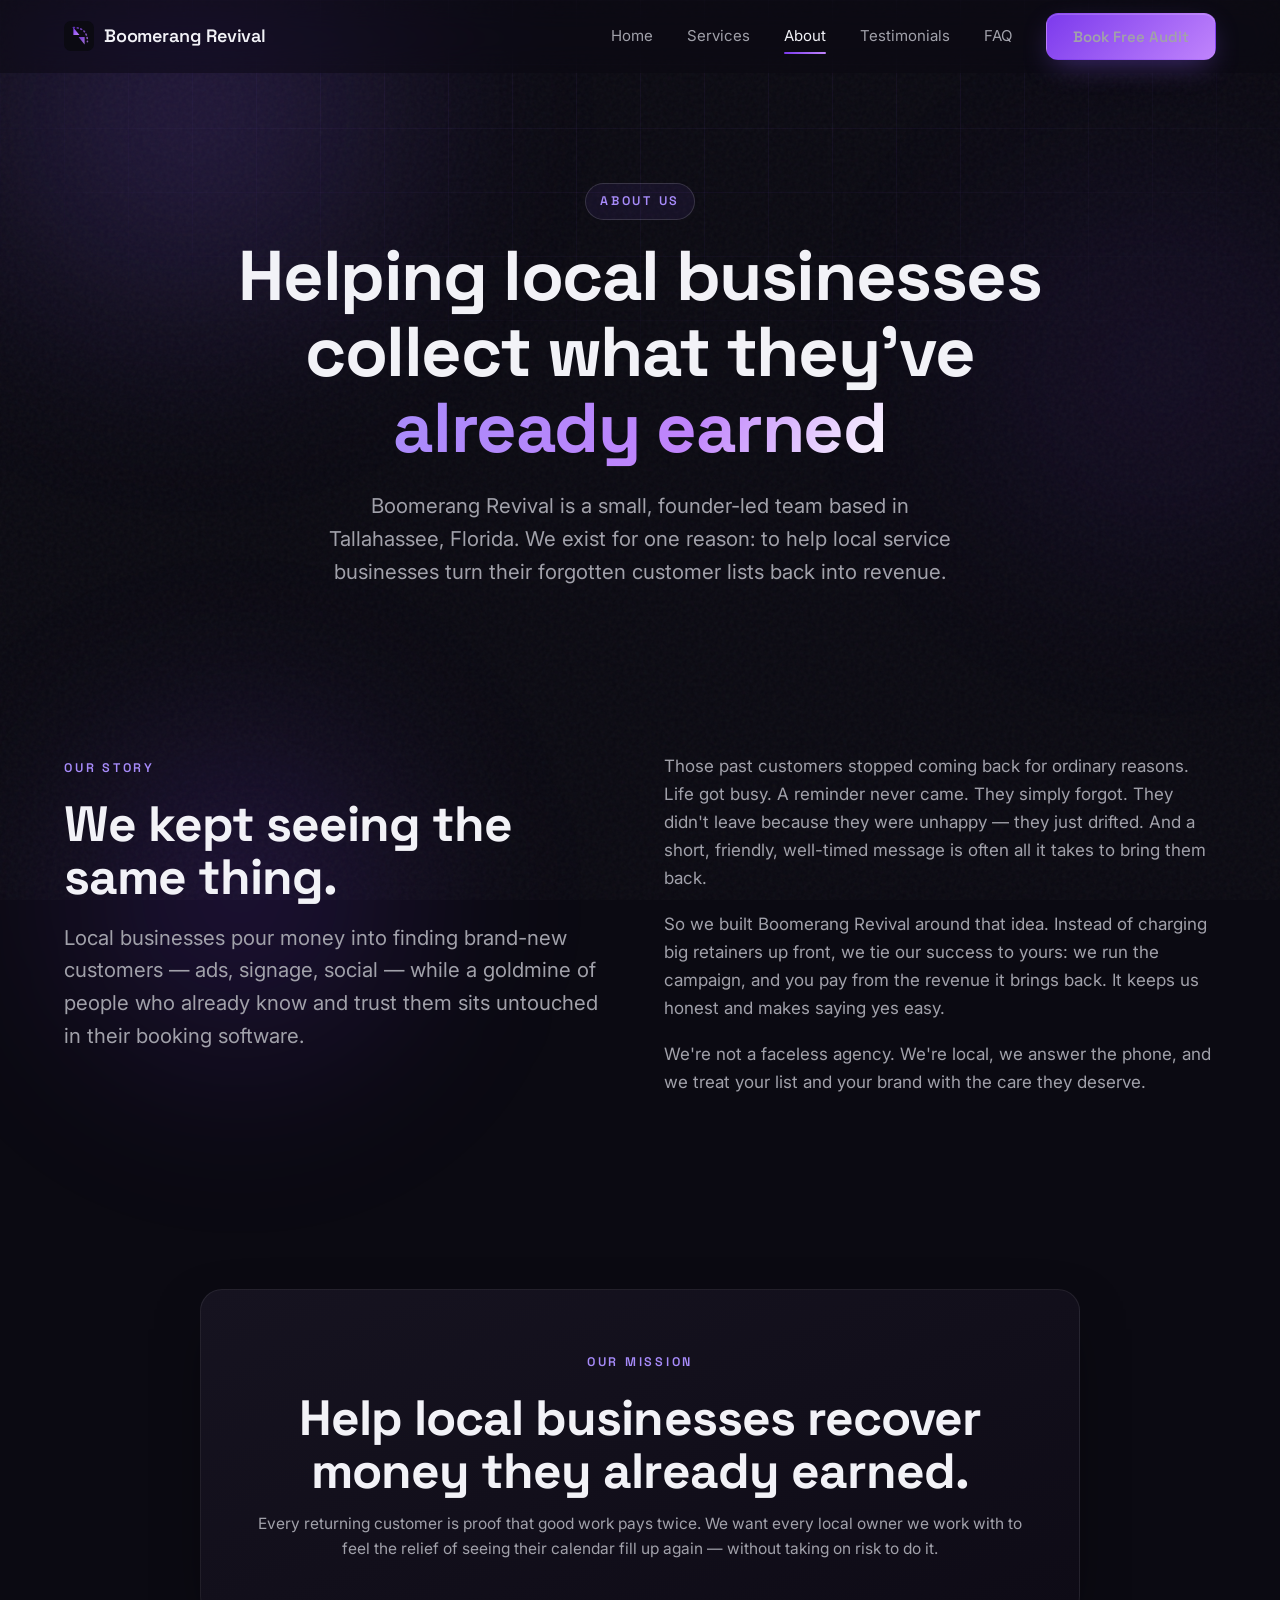
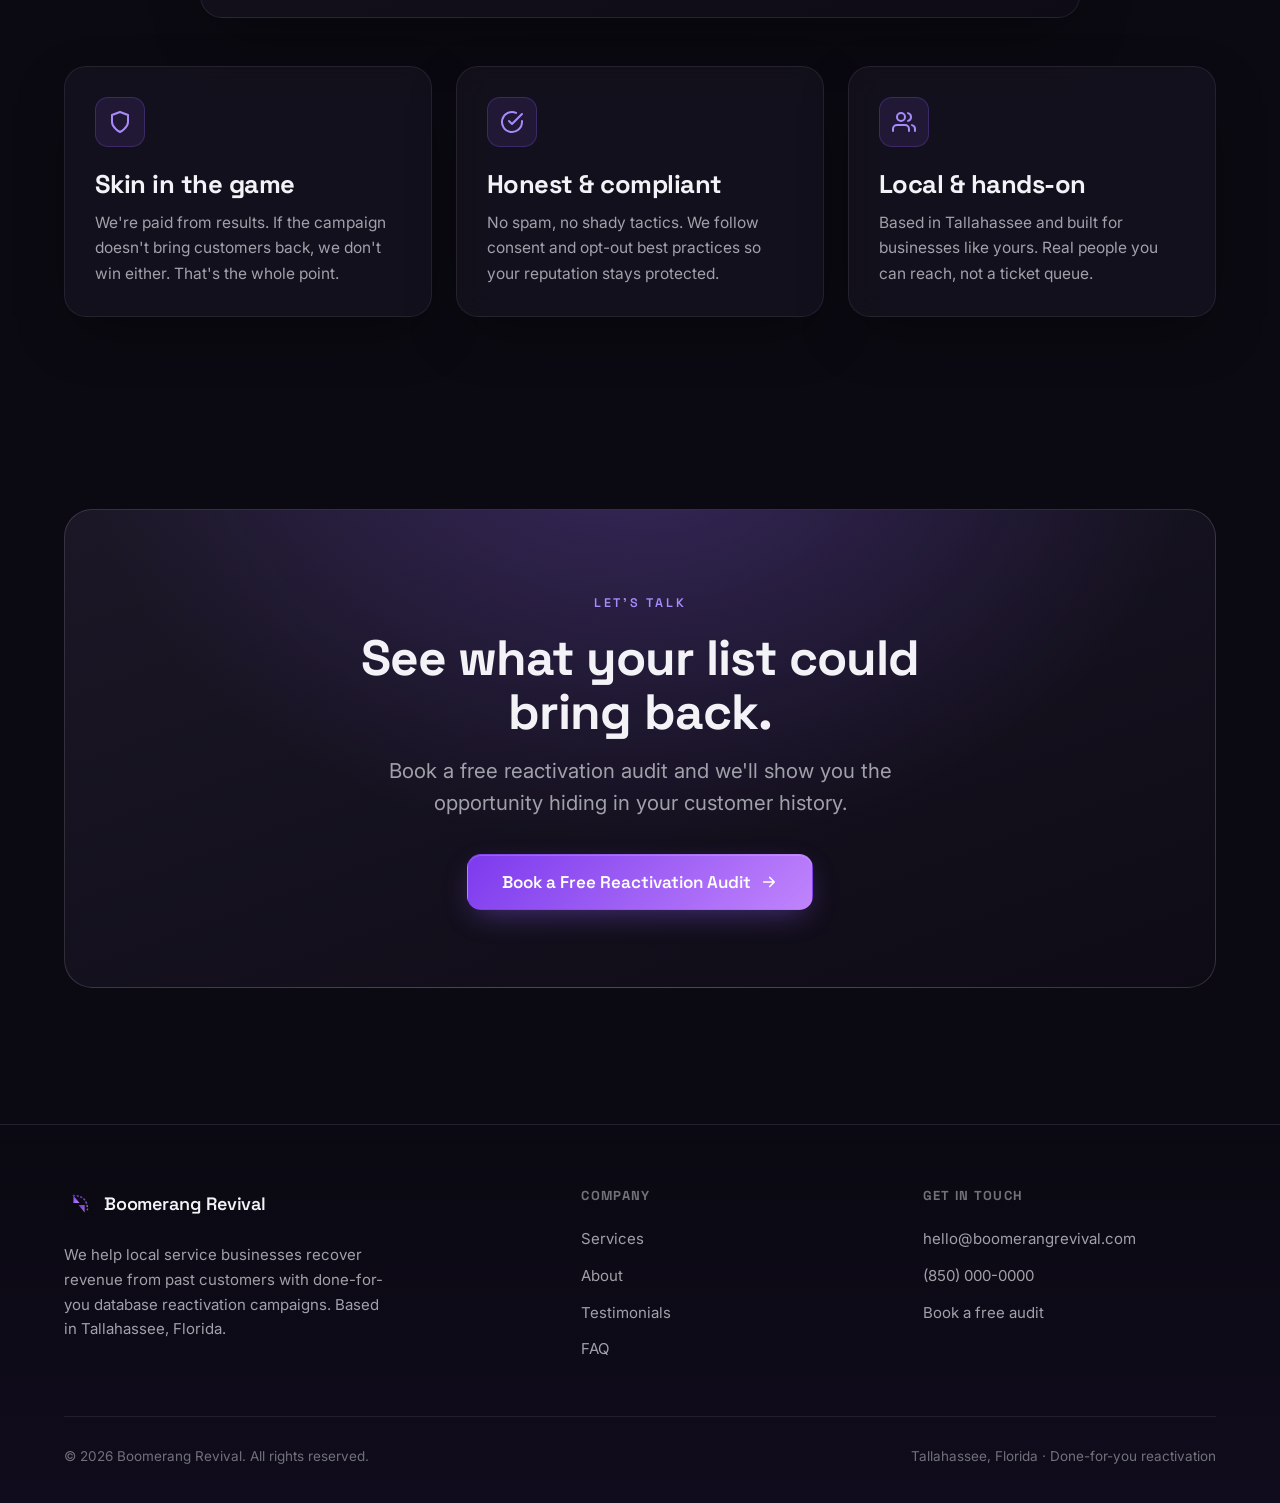
==== about.html @ 2747e74e "Boomerang Revival marketing site" ====
<!DOCTYPE html>
<html lang="en">
<head>
  <meta charset="UTF-8" />
  <meta name="viewport" content="width=device-width, initial-scale=1.0" />

  <title>About — Boomerang Revival</title>
  <meta name="description" content="Founder-led and based in Tallahassee, Florida. Boomerang Revival is on a mission to help local businesses recover the money they've already earned." />
  <link rel="canonical" href="https://boomerangrevival.com/about.html" />

  <meta property="og:type" content="website" />
  <meta property="og:title" content="About — Boomerang Revival" />
  <meta property="og:description" content="Founder-led, Tallahassee-based, on a mission to help local businesses recover money they've already earned." />
  <meta property="og:image" content="assets/og-image.svg" />
  <meta property="og:url" content="https://boomerangrevival.com/about.html" />
  <meta name="twitter:card" content="summary_large_image" />

  <link rel="icon" type="image/svg+xml" href="assets/favicon.svg" />
  <link rel="preconnect" href="https://fonts.googleapis.com" />
  <link rel="preconnect" href="https://fonts.gstatic.com" crossorigin />
  <link href="https://fonts.googleapis.com/css2?family=Inter:wght@400;500;600&family=Space+Grotesk:wght@500;600;700&display=swap" rel="stylesheet" />
  <link rel="stylesheet" href="css/styles.css" />
</head>
<body>

  <div class="bg-fx"><div class="bg-grid"></div></div>
  <div class="bg-grain"></div>

  <!-- ============ NAV ============ -->
  <header class="nav">
    <div class="container nav__inner">
      <a class="brand" href="index.html" aria-label="Boomerang Revival home">
        <img class="brand__mark" src="assets/favicon.svg" alt="" width="30" height="30" />
        Boomerang Revival
      </a>
      <nav class="nav__links" aria-label="Primary navigation">
        <a href="index.html">Home</a>
        <a href="services.html">Services</a>
        <a href="about.html" aria-current="page">About</a>
        <a href="testimonials.html">Testimonials</a>
        <a href="faq.html">FAQ</a>
        <a href="contact.html" class="btn btn--primary">Book Free Audit</a>
      </nav>
      <button class="nav__toggle" aria-label="Open menu" aria-controls="primary-nav" aria-expanded="false">
        <span></span><span></span><span></span>
      </button>
    </div>
  </header>

  <main>

    <!-- ======================= PAGE HERO ======================= -->
    <section class="hero" style="padding-bottom:30px">
      <div class="container">
        <div class="hero__inner">
          <span class="eyebrow eyebrow--chip reveal">About us</span>
          <h1 class="reveal" style="--d:.05s">Helping local businesses collect what they've <span class="text-gradient">already earned</span></h1>
          <p class="lead reveal" style="--d:.12s">
            Boomerang Revival is a small, founder-led team based in Tallahassee, Florida. We exist
            for one reason: to help local service businesses turn their forgotten customer lists
            back into revenue.
          </p>
        </div>
      </div>
    </section>

    <!-- ======================= STORY ======================= -->
    <section class="section section--tight">
      <div class="glow-spot" style="top:0; left:0"></div>
      <div class="container">
        <div class="grid grid-2" style="gap:48px; align-items:start">
          <div class="reveal">
            <span class="eyebrow">Our story</span>
            <h2>We kept seeing the same thing.</h2>
            <p class="lead" style="margin:18px 0 0">
              Local businesses pour money into finding brand-new customers — ads, signage, social —
              while a goldmine of people who already know and trust them sits untouched in their
              booking software.
            </p>
          </div>
          <div class="reveal" style="--d:.08s">
            <p style="margin-bottom:18px">
              Those past customers stopped coming back for ordinary reasons. Life got busy. A
              reminder never came. They simply forgot. They didn't leave because they were unhappy —
              they just drifted. And a short, friendly, well-timed message is often all it takes to
              bring them back.
            </p>
            <p style="margin-bottom:18px">
              So we built Boomerang Revival around that idea. Instead of charging big retainers up
              front, we tie our success to yours: we run the campaign, and you pay from the revenue
              it brings back. It keeps us honest and makes saying yes easy.
            </p>
            <p>
              We're not a faceless agency. We're local, we answer the phone, and we treat your list
              and your brand with the care they deserve.
            </p>
          </div>
        </div>
      </div>
    </section>

    <!-- ======================= MISSION + VALUES ======================= -->
    <section class="section section--tight">
      <div class="container">
        <div class="card reveal" style="padding:clamp(32px,5vw,56px); text-align:center; max-width:880px; margin-inline:auto">
          <span class="eyebrow">Our mission</span>
          <h2 style="margin-bottom:14px">Help local businesses recover money they already earned.</h2>
          <p class="lead">
            Every returning customer is proof that good work pays twice. We want every local owner
            we work with to feel the relief of seeing their calendar fill up again — without taking
            on risk to do it.
          </p>
        </div>

        <div class="grid grid-3" style="margin-top:48px">
          <div class="card card--glass reveal" data-stagger>
            <div class="card__icon"><svg viewBox="0 0 24 24" fill="none" stroke="currentColor" stroke-width="2" stroke-linecap="round" stroke-linejoin="round"><path d="M12 22s8-4 8-10V5l-8-3-8 3v7c0 6 8 10 8 10z"/></svg></div>
            <h3>Skin in the game</h3>
            <p>We're paid from results. If the campaign doesn't bring customers back, we don't win either. That's the whole point.</p>
          </div>
          <div class="card card--glass reveal" data-stagger>
            <div class="card__icon"><svg viewBox="0 0 24 24" fill="none" stroke="currentColor" stroke-width="2" stroke-linecap="round" stroke-linejoin="round"><path d="M22 11.08V12a10 10 0 1 1-5.93-9.14"/><path d="M22 4 12 14.01l-3-3"/></svg></div>
            <h3>Honest &amp; compliant</h3>
            <p>No spam, no shady tactics. We follow consent and opt-out best practices so your reputation stays protected.</p>
          </div>
          <div class="card card--glass reveal" data-stagger>
            <div class="card__icon"><svg viewBox="0 0 24 24" fill="none" stroke="currentColor" stroke-width="2" stroke-linecap="round" stroke-linejoin="round"><path d="M17 21v-2a4 4 0 0 0-4-4H5a4 4 0 0 0-4 4v2"/><circle cx="9" cy="7" r="4"/><path d="M23 21v-2a4 4 0 0 0-3-3.87M16 3.13a4 4 0 0 1 0 7.75"/></svg></div>
            <h3>Local &amp; hands-on</h3>
            <p>Based in Tallahassee and built for businesses like yours. Real people you can reach, not a ticket queue.</p>
          </div>
        </div>
      </div>
    </section>

    <!-- ======================= CLOSING CTA ======================= -->
    <section class="section section--tight">
      <div class="container">
        <div class="cta-band reveal">
          <span class="eyebrow">Let's talk</span>
          <h2>See what your list could bring back.</h2>
          <p class="lead">Book a free reactivation audit and we'll show you the opportunity hiding in your customer history.</p>
          <a href="contact.html" class="btn btn--primary btn--lg">
            Book a Free Reactivation Audit
            <svg viewBox="0 0 24 24" fill="none" stroke="currentColor" stroke-width="2.2" stroke-linecap="round" stroke-linejoin="round"><path d="M5 12h14M13 6l6 6-6 6"/></svg>
          </a>
        </div>
      </div>
    </section>

  </main>

  <!-- ============ FOOTER ============ -->
  <footer class="footer">
    <div class="container">
      <div class="footer__top">
        <div class="footer__brand">
          <a class="brand" href="index.html" aria-label="Boomerang Revival home">
            <img class="brand__mark" src="assets/favicon.svg" alt="" width="30" height="30" />
            Boomerang Revival
          </a>
          <p>We help local service businesses recover revenue from past customers with done-for-you database reactivation campaigns. Based in Tallahassee, Florida.</p>
        </div>
        <div class="footer__col">
          <h4>Company</h4>
          <a href="services.html">Services</a>
          <a href="about.html">About</a>
          <a href="testimonials.html">Testimonials</a>
          <a href="faq.html">FAQ</a>
        </div>
        <div class="footer__col">
          <h4>Get in touch</h4>
          <a href="mailto:hello@boomerangrevival.com">hello@boomerangrevival.com</a>
          <a href="tel:+18500000000">(850) 000-0000</a>
          <a href="contact.html">Book a free audit</a>
        </div>
      </div>
      <div class="footer__bottom">
        <span>© <span data-year>2026</span> Boomerang Revival. All rights reserved.</span>
        <span>Tallahassee, Florida · Done-for-you reactivation</span>
      </div>
    </div>
  </footer>

  <script src="js/main.js"></script>
</body>
</html>
---- css/styles.css ----
/* =============================================================
   BOOMERANG REVIVAL — Global Stylesheet
   -------------------------------------------------------------
   Sections:
     1.  Design tokens (colors, type, spacing) — edit brand here
     2.  Base / reset
     3.  Layout helpers (container, grid, section)
     4.  Background FX (glow, mesh, grain, grid)
     5.  Navigation
     6.  Buttons
     7.  Typography helpers (eyebrow, headings)
     8.  Cards / glassmorphism
     9.  Hero
     10. Reusable section components (steps, services, etc.)
     11. Forms
     12. Footer
     13. Scroll-reveal animation
     14. Responsive / mobile
   ============================================================= */

/* ============================================================
   1. DESIGN TOKENS  —  change the brand look from right here
   ============================================================ */
:root {
  /* Surfaces */
  --bg:            #0B0A12;   /* near-black, cool purple undertone */
  --bg-2:         #0E0B16;   /* deepest panels                    */
  --surface:      #161320;   /* lifted cards                      */
  --surface-2:    #1B1726;   /* lifted cards, brighter            */
  --border:       rgba(255,255,255,0.08);
  --border-strong:rgba(255,255,255,0.14);

  /* Brand accent */
  --violet:       #8B5CF6;
  --violet-bright:#A78BFA;
  --grad-from:    #7C3AED;
  --grad-to:      #C084FC;

  /* Text */
  --heading:      #F2F2F7;
  --body:         #A1A1AA;
  --muted:        #71717A;

  /* Effects */
  --glow:         rgba(139, 92, 246, 0.45);
  --glow-soft:    rgba(124, 58, 237, 0.22);
  --shadow-card:  0 20px 60px -20px rgba(0,0,0,0.6);

  /* Type */
  --font-head: 'Space Grotesk', system-ui, sans-serif;
  --font-body: 'Inter', system-ui, sans-serif;

  /* Layout */
  --maxw: 1200px;
  --radius:   14px;
  --radius-lg:22px;
  --radius-xl:28px;

  /* Motion */
  --ease: cubic-bezier(0.22, 1, 0.36, 1);
}

/* ============================================================
   2. BASE / RESET
   ============================================================ */
*, *::before, *::after { box-sizing: border-box; }
* { margin: 0; }

html { scroll-behavior: smooth; -webkit-text-size-adjust: 100%; }

body {
  font-family: var(--font-body);
  background: var(--bg);
  color: var(--body);
  line-height: 1.65;
  font-size: 17px;
  -webkit-font-smoothing: antialiased;
  text-rendering: optimizeLegibility;
  overflow-x: hidden;
  position: relative;
  min-height: 100vh;
}

img { max-width: 100%; display: block; }
a { color: inherit; text-decoration: none; }
ul { list-style: none; padding: 0; }
button { font-family: inherit; cursor: pointer; }

:focus-visible {
  outline: 2px solid var(--violet-bright);
  outline-offset: 3px;
  border-radius: 4px;
}

::selection { background: var(--violet); color: #fff; }

/* ============================================================
   3. LAYOUT HELPERS
   ============================================================ */
.container {
  width: 100%;
  max-width: var(--maxw);
  margin-inline: auto;
  padding-inline: 24px;
}

.section {
  position: relative;
  padding-block: clamp(72px, 11vw, 140px);
}
.section--tight { padding-block: clamp(56px, 8vw, 96px); }

.section-head { max-width: 680px; margin-bottom: 56px; }
.section-head--center { margin-inline: auto; text-align: center; }

.grid { display: grid; gap: 24px; }
.grid-2 { grid-template-columns: repeat(2, 1fr); }
.grid-3 { grid-template-columns: repeat(3, 1fr); }

.stack-sm > * + * { margin-top: 12px; }

/* ============================================================
   4. BACKGROUND FX
   ============================================================ */
/* Fixed atmospheric layer — glows + grid + grain, sits behind all */
.bg-fx {
  position: fixed;
  inset: 0;
  z-index: -1;
  pointer-events: none;
  overflow: hidden;
}

/* Soft purple radial glows */
.bg-fx::before,
.bg-fx::after {
  content: "";
  position: absolute;
  border-radius: 50%;
  filter: blur(90px);
  opacity: 0.55;
}
.bg-fx::before {
  width: 620px; height: 620px;
  top: -200px; left: -120px;
  background: radial-gradient(circle, var(--glow), transparent 70%);
}
.bg-fx::after {
  width: 560px; height: 560px;
  top: 10%; right: -160px;
  background: radial-gradient(circle, var(--glow-soft), transparent 70%);
}

/* Faint animated grid for the tech feel */
.bg-grid {
  position: absolute;
  inset: 0;
  background-image:
    linear-gradient(to right, rgba(139,92,246,0.06) 1px, transparent 1px),
    linear-gradient(to bottom, rgba(139,92,246,0.06) 1px, transparent 1px);
  background-size: 64px 64px;
  mask-image: radial-gradient(ellipse 80% 60% at 50% 0%, #000 30%, transparent 80%);
  -webkit-mask-image: radial-gradient(ellipse 80% 60% at 50% 0%, #000 30%, transparent 80%);
  animation: grid-drift 30s linear infinite;
}
@keyframes grid-drift {
  from { background-position: 0 0, 0 0; }
  to   { background-position: 64px 64px, 64px 64px; }
}

/* Fine grain / noise texture overlay */
.bg-grain {
  position: fixed;
  inset: 0;
  z-index: -1;
  pointer-events: none;
  opacity: 0.045;
  background-image: url("data:image/svg+xml,%3Csvg viewBox='0 0 256 256' xmlns='http://www.w3.org/2000/svg'%3E%3Cfilter id='n'%3E%3CfeTurbulence type='fractalNoise' baseFrequency='0.9' numOctaves='3' stitchTiles='stitch'/%3E%3C/filter%3E%3Crect width='100%25' height='100%25' filter='url(%23n)'/%3E%3C/svg%3E");
}

/* A localized glow you can drop into any section */
.glow-spot {
  position: absolute;
  width: 480px; height: 480px;
  border-radius: 50%;
  background: radial-gradient(circle, var(--glow-soft), transparent 70%);
  filter: blur(80px);
  pointer-events: none;
  z-index: 0;
}

/* ============================================================
   5. NAVIGATION
   ============================================================ */
.nav {
  position: sticky;
  top: 0;
  z-index: 100;
  background: rgba(11, 10, 18, 0.55);
  backdrop-filter: blur(16px) saturate(140%);
  -webkit-backdrop-filter: blur(16px) saturate(140%);
  border-bottom: 1px solid transparent;
  transition: border-color .3s, background .3s;
}
.nav.is-scrolled {
  background: rgba(11, 10, 18, 0.82);
  border-bottom-color: var(--border);
}
.nav__inner {
  display: flex;
  align-items: center;
  justify-content: space-between;
  height: 72px;
}
.brand {
  display: inline-flex;
  align-items: center;
  gap: 10px;
  font-family: var(--font-head);
  font-weight: 600;
  font-size: 18px;
  color: var(--heading);
  letter-spacing: -0.01em;
}
.brand__mark { width: 30px; height: 30px; flex: none; }

.nav__links {
  display: flex;
  align-items: center;
  gap: 34px;
}
.nav__links a {
  font-size: 15px;
  color: var(--body);
  transition: color .2s;
  position: relative;
}
.nav__links a:hover,
.nav__links a[aria-current="page"] { color: var(--heading); }
.nav__links a[aria-current="page"]::after {
  content: "";
  position: absolute;
  left: 0; right: 0; bottom: -6px;
  height: 2px;
  background: linear-gradient(90deg, var(--grad-from), var(--grad-to));
  border-radius: 2px;
}

/* Hamburger */
.nav__toggle {
  display: none;
  background: none;
  border: 0;
  width: 44px; height: 44px;
  position: relative;
}
.nav__toggle span {
  position: absolute;
  left: 11px;
  width: 22px; height: 2px;
  background: var(--heading);
  border-radius: 2px;
  transition: transform .3s var(--ease), opacity .2s;
}
.nav__toggle span:nth-child(1) { top: 16px; }
.nav__toggle span:nth-child(2) { top: 22px; }
.nav__toggle span:nth-child(3) { top: 28px; }
.nav__toggle[aria-expanded="true"] span:nth-child(1) { transform: translateY(6px) rotate(45deg); }
.nav__toggle[aria-expanded="true"] span:nth-child(2) { opacity: 0; }
.nav__toggle[aria-expanded="true"] span:nth-child(3) { transform: translateY(-6px) rotate(-45deg); }

/* ============================================================
   6. BUTTONS
   ============================================================ */
.btn {
  display: inline-flex;
  align-items: center;
  justify-content: center;
  gap: 9px;
  font-family: var(--font-head);
  font-weight: 600;
  font-size: 15.5px;
  line-height: 1;
  padding: 15px 26px;
  border-radius: 12px;
  border: 1px solid transparent;
  transition: transform .25s var(--ease), box-shadow .25s, background .25s, border-color .25s;
  white-space: nowrap;
}
.btn svg { width: 18px; height: 18px; }

.btn--primary {
  color: #fff;
  background: linear-gradient(135deg, var(--grad-from), var(--grad-to));
  box-shadow: 0 10px 30px -8px var(--glow), inset 0 1px 0 rgba(255,255,255,0.18);
}
.btn--primary:hover {
  transform: translateY(-2px);
  box-shadow: 0 16px 42px -8px var(--glow), inset 0 1px 0 rgba(255,255,255,0.25);
}

.btn--ghost {
  color: var(--heading);
  background: rgba(255,255,255,0.03);
  border-color: var(--border-strong);
}
.btn--ghost:hover {
  transform: translateY(-2px);
  border-color: var(--violet);
  background: rgba(139,92,246,0.10);
}

.btn--lg { padding: 18px 34px; font-size: 17px; border-radius: 14px; }
.btn--block { width: 100%; }

/* ============================================================
   7. TYPOGRAPHY HELPERS
   ============================================================ */
.eyebrow {
  display: inline-block;
  font-family: var(--font-head);
  font-size: 12.5px;
  font-weight: 600;
  letter-spacing: 0.22em;
  text-transform: uppercase;
  color: var(--violet-bright);
  margin-bottom: 18px;
}
.eyebrow--chip {
  padding: 7px 14px;
  border: 1px solid var(--border-strong);
  border-radius: 999px;
  background: rgba(139,92,246,0.08);
}

h1, h2, h3, h4 {
  font-family: var(--font-head);
  color: var(--heading);
  font-weight: 700;
  line-height: 1.08;
  letter-spacing: -0.02em;
}
h1 { font-size: clamp(2.5rem, 6vw, 4.4rem); }
h2 { font-size: clamp(2rem, 4.2vw, 3.1rem); }
h3 { font-size: clamp(1.25rem, 2.2vw, 1.6rem); line-height: 1.2; }

.lead {
  font-size: clamp(1.05rem, 1.6vw, 1.3rem);
  color: var(--body);
  line-height: 1.6;
}

.text-gradient {
  background: linear-gradient(120deg, var(--violet-bright), var(--grad-to) 60%, #fff);
  -webkit-background-clip: text;
  background-clip: text;
  -webkit-text-fill-color: transparent;
}
.text-heading { color: var(--heading); }

/* ============================================================
   8. CARDS / GLASSMORPHISM
   ============================================================ */
.card {
  position: relative;
  background: linear-gradient(160deg, var(--surface), var(--bg-2));
  border: 1px solid var(--border);
  border-radius: var(--radius-lg);
  padding: 30px;
  box-shadow: var(--shadow-card);
  transition: transform .35s var(--ease), border-color .35s, box-shadow .35s;
  overflow: hidden;
}
.card--glass {
  background: rgba(27, 23, 38, 0.55);
  backdrop-filter: blur(14px);
  -webkit-backdrop-filter: blur(14px);
}
/* Hover-lift variant for interactive cards */
.card--hover:hover {
  transform: translateY(-6px);
  border-color: var(--border-strong);
  box-shadow: 0 30px 70px -24px rgba(0,0,0,0.7), 0 0 0 1px rgba(139,92,246,0.20);
}
/* Thin gradient top edge that lights up on hover */
.card--hover::before {
  content: "";
  position: absolute;
  inset: 0 0 auto 0;
  height: 1px;
  background: linear-gradient(90deg, transparent, var(--violet), transparent);
  opacity: 0;
  transition: opacity .35s;
}
.card--hover:hover::before { opacity: 1; }

.card__icon {
  width: 50px; height: 50px;
  display: grid;
  place-items: center;
  border-radius: 13px;
  background: rgba(139,92,246,0.12);
  border: 1px solid rgba(139,92,246,0.25);
  color: var(--violet-bright);
  margin-bottom: 22px;
}
.card__icon svg { width: 24px; height: 24px; }
.card h3 { margin-bottom: 10px; }
.card p { font-size: 15.5px; }

.card-link {
  display: inline-flex;
  align-items: center;
  gap: 7px;
  margin-top: 20px;
  font-family: var(--font-head);
  font-weight: 600;
  font-size: 14.5px;
  color: var(--violet-bright);
  transition: gap .2s;
}
.card-link:hover { gap: 12px; }

/* ============================================================
   9. HERO
   ============================================================ */
.hero {
  position: relative;
  padding-top: clamp(60px, 9vw, 110px);
  padding-bottom: clamp(60px, 9vw, 120px);
  text-align: center;
  overflow: hidden;
}
.hero__inner { position: relative; z-index: 2; max-width: 880px; margin-inline: auto; }
.hero h1 { margin-bottom: 24px; }
.hero .lead { max-width: 640px; margin: 0 auto 38px; }
.hero__cta { display: flex; gap: 16px; justify-content: center; flex-wrap: wrap; }
.hero__note {
  margin-top: 26px;
  font-size: 14px;
  color: var(--muted);
  display: inline-flex;
  align-items: center;
  gap: 9px;
}
.hero__note svg { width: 17px; height: 17px; color: var(--violet-bright); }

/* Animated boomerang / arc motif */
.hero__motif {
  position: absolute;
  inset: 0;
  z-index: 1;
  display: grid;
  place-items: center;
  pointer-events: none;
  opacity: 0.9;
}
.hero__motif svg { width: min(760px, 96%); height: auto; overflow: visible; }

.arc {
  fill: none;
  stroke-linecap: round;
  stroke-dasharray: 1;
  stroke-dashoffset: 1;
  pathLength: 1;
  animation: draw-arc 3.4s var(--ease) infinite;
}
.arc--1 { animation-delay: 0s; }
.arc--2 { animation-delay: .5s; }
.arc--3 { animation-delay: 1s; }
@keyframes draw-arc {
  0%   { stroke-dashoffset: 1; opacity: 0; }
  25%  { opacity: 1; }
  60%  { stroke-dashoffset: 0; opacity: 1; }
  85%  { stroke-dashoffset: 0; opacity: 0; }
  100% { stroke-dashoffset: -1; opacity: 0; }
}
/* The travelling boomerang dot */
.boomerang-dot {
  offset-path: path("M120 300 Q 430 60 740 300");
  animation: fly 3.4s var(--ease) infinite;
  fill: var(--violet-bright);
  filter: drop-shadow(0 0 10px var(--violet));
}
@keyframes fly {
  0%   { offset-distance: 0%;   opacity: 0; }
  10%  { opacity: 1; }
  50%  { offset-distance: 100%; opacity: 1; }
  60%  { opacity: 1; }
  100% { offset-distance: 0%;   opacity: 0; }
}

/* Trust strip under hero */
.trust-strip {
  display: flex;
  flex-wrap: wrap;
  justify-content: center;
  gap: 14px 34px;
  margin-top: 46px;
  color: var(--muted);
  font-size: 14.5px;
}
.trust-strip span { display: inline-flex; align-items: center; gap: 9px; }
.trust-strip svg { width: 17px; height: 17px; color: var(--violet-bright); }

/* ============================================================
   10. SECTION COMPONENTS
   ============================================================ */
/* — Problem callout list — */
.problem-grid { gap: 20px; }
.problem-item {
  display: flex;
  gap: 16px;
  align-items: flex-start;
}
.problem-item__mark {
  flex: none;
  width: 38px; height: 38px;
  display: grid; place-items: center;
  border-radius: 11px;
  background: rgba(139,92,246,0.10);
  border: 1px solid rgba(139,92,246,0.22);
  color: var(--violet-bright);
}
.problem-item__mark svg { width: 19px; height: 19px; }
.problem-item h3 { font-size: 1.15rem; margin-bottom: 4px; }
.problem-item p { font-size: 15.5px; }

/* — Steps (How it works) — */
.steps { counter-reset: step; gap: 28px; }
.step { position: relative; padding-top: 8px; }
.step__num {
  font-family: var(--font-head);
  font-size: 15px;
  font-weight: 700;
  color: var(--violet-bright);
  display: inline-flex;
  align-items: center;
  gap: 12px;
  margin-bottom: 18px;
}
.step__num::before {
  counter-increment: step;
  content: "0" counter(step);
  display: grid;
  place-items: center;
  width: 46px; height: 46px;
  border-radius: 13px;
  background: linear-gradient(160deg, var(--surface-2), var(--bg-2));
  border: 1px solid var(--border-strong);
  font-size: 17px;
  color: var(--heading);
}
.step__line {
  position: absolute;
  top: 31px; left: 46px; right: -28px;
  height: 1px;
  background: linear-gradient(90deg, var(--border-strong), transparent);
}
.step:last-child .step__line { display: none; }
.step h3 { font-size: 1.3rem; margin-bottom: 8px; }
.step p { font-size: 15.5px; }

/* — Feature / value list with checks — */
.checklist { gap: 14px; }
.checklist li {
  display: flex;
  gap: 13px;
  align-items: flex-start;
  font-size: 16px;
  color: var(--body);
}
.checklist li strong { color: var(--heading); font-weight: 600; }
.check-ico {
  flex: none;
  width: 24px; height: 24px;
  display: grid; place-items: center;
  border-radius: 50%;
  background: rgba(139,92,246,0.15);
  color: var(--violet-bright);
  margin-top: 2px;
}
.check-ico svg { width: 14px; height: 14px; }

/* — Stat / promise tiles — */
.promise-grid { gap: 20px; }
.promise {
  text-align: center;
  padding: 30px 24px;
}
.promise__big {
  font-family: var(--font-head);
  font-size: clamp(1.7rem, 3vw, 2.3rem);
  font-weight: 700;
  color: var(--heading);
  line-height: 1.1;
  margin-bottom: 8px;
}
.promise p { font-size: 14.5px; }

/* — CTA band — */
.cta-band {
  position: relative;
  border-radius: var(--radius-xl);
  padding: clamp(44px, 6vw, 80px);
  text-align: center;
  overflow: hidden;
  border: 1px solid var(--border-strong);
  background:
    radial-gradient(ellipse 70% 130% at 50% -20%, rgba(139,92,246,0.28), transparent 70%),
    linear-gradient(160deg, var(--surface-2), var(--bg-2));
}
.cta-band h2 { margin-bottom: 16px; max-width: 640px; margin-inline: auto; }
.cta-band .lead { max-width: 560px; margin: 0 auto 34px; }

/* — Testimonials — */
.sample-flag {
  display: inline-block;
  font-family: var(--font-head);
  font-size: 11px;
  font-weight: 600;
  letter-spacing: 0.12em;
  text-transform: uppercase;
  color: var(--violet-bright);
  background: rgba(139,92,246,0.12);
  border: 1px solid rgba(139,92,246,0.28);
  border-radius: 999px;
  padding: 4px 11px;
  margin-bottom: 18px;
}
.quote { font-size: 16px; color: var(--heading); line-height: 1.6; }
.quote::before { content: "\201C"; color: var(--violet); font-size: 1.4em; line-height: 0; }
.testimonial__by {
  display: flex;
  align-items: center;
  gap: 13px;
  margin-top: 22px;
  padding-top: 20px;
  border-top: 1px solid var(--border);
}
.avatar {
  width: 44px; height: 44px;
  border-radius: 50%;
  display: grid; place-items: center;
  font-family: var(--font-head);
  font-weight: 700;
  color: #fff;
  background: linear-gradient(135deg, var(--grad-from), var(--grad-to));
  flex: none;
}
.testimonial__by b { color: var(--heading); font-weight: 600; display: block; font-size: 15px; }
.testimonial__by span { font-size: 13.5px; color: var(--muted); }

/* — FAQ accordion — */
.faq-list { max-width: 800px; margin-inline: auto; }
.faq-item {
  border-bottom: 1px solid var(--border);
}
.faq-q {
  width: 100%;
  text-align: left;
  background: none;
  border: 0;
  padding: 26px 8px;
  display: flex;
  justify-content: space-between;
  align-items: center;
  gap: 20px;
  font-family: var(--font-head);
  font-weight: 600;
  font-size: clamp(1.05rem, 1.8vw, 1.22rem);
  color: var(--heading);
}
.faq-q__ico {
  flex: none;
  width: 30px; height: 30px;
  display: grid; place-items: center;
  border-radius: 9px;
  border: 1px solid var(--border-strong);
  color: var(--violet-bright);
  transition: transform .3s var(--ease), background .3s;
}
.faq-q[aria-expanded="true"] .faq-q__ico { transform: rotate(45deg); background: rgba(139,92,246,0.14); }
.faq-a {
  max-height: 0;
  overflow: hidden;
  transition: max-height .4s var(--ease);
}
.faq-a__inner { padding: 0 8px 28px; font-size: 16px; max-width: 92%; }

/* ============================================================
   11. FORMS
   ============================================================ */
.form { display: grid; gap: 20px; }
.form-row { display: grid; gap: 20px; grid-template-columns: 1fr 1fr; }
.field { display: grid; gap: 8px; }
.field label {
  font-family: var(--font-head);
  font-size: 14px;
  font-weight: 600;
  color: var(--heading);
}
.field label .req { color: var(--violet-bright); }
.field input,
.field textarea {
  font-family: var(--font-body);
  font-size: 16px;
  color: var(--heading);
  background: rgba(11,10,18,0.6);
  border: 1px solid var(--border-strong);
  border-radius: 12px;
  padding: 14px 16px;
  transition: border-color .2s, box-shadow .2s, background .2s;
  width: 100%;
}
.field textarea { resize: vertical; min-height: 130px; }
.field input::placeholder,
.field textarea::placeholder { color: var(--muted); }
.field input:focus,
.field textarea:focus {
  outline: none;
  border-color: var(--violet);
  box-shadow: 0 0 0 3px rgba(139,92,246,0.18);
  background: rgba(11,10,18,0.85);
}
.field input:user-invalid,
.field textarea:user-invalid {
  border-color: #f87171;
}
.field .error {
  font-size: 13px;
  color: #f87171;
  min-height: 0;
  display: none;
}
.field.has-error .error { display: block; }
.field.has-error input,
.field.has-error textarea { border-color: #f87171; }

.form-note {
  font-size: 13.5px;
  color: var(--muted);
  display: flex;
  gap: 9px;
  align-items: flex-start;
}
.form-note svg { width: 16px; height: 16px; flex: none; margin-top: 2px; color: var(--violet-bright); }

.form-status {
  display: none;
  padding: 16px 18px;
  border-radius: 12px;
  font-size: 15px;
}
.form-status.is-success {
  display: block;
  background: rgba(52,211,153,0.10);
  border: 1px solid rgba(52,211,153,0.35);
  color: #6ee7b7;
}
.form-status.is-error {
  display: block;
  background: rgba(248,113,113,0.10);
  border: 1px solid rgba(248,113,113,0.35);
  color: #fca5a5;
}

/* ============================================================
   12. FOOTER
   ============================================================ */
.footer {
  border-top: 1px solid var(--border);
  padding-block: 64px 36px;
  margin-top: 40px;
  background: linear-gradient(180deg, transparent, rgba(124,58,237,0.05));
}
.footer__top {
  display: grid;
  grid-template-columns: 1.6fr 1fr 1fr;
  gap: 48px;
  margin-bottom: 48px;
}
.footer__brand p { font-size: 15px; max-width: 320px; margin-top: 16px; }
.footer__col h4 {
  font-size: 13px;
  letter-spacing: 0.1em;
  text-transform: uppercase;
  color: var(--muted);
  margin-bottom: 18px;
}
.footer__col a {
  display: block;
  font-size: 15px;
  color: var(--body);
  padding: 6px 0;
  transition: color .2s;
}
.footer__col a:hover { color: var(--heading); }
.footer__bottom {
  display: flex;
  justify-content: space-between;
  align-items: center;
  flex-wrap: wrap;
  gap: 14px;
  padding-top: 28px;
  border-top: 1px solid var(--border);
  font-size: 13.5px;
  color: var(--muted);
}

/* ============================================================
   13. SCROLL-REVEAL
   ============================================================ */
.reveal {
  opacity: 0;
  transform: translateY(26px);
  transition: opacity .7s var(--ease), transform .7s var(--ease);
  will-change: opacity, transform;
}
.reveal.is-visible { opacity: 1; transform: none; }
/* stagger helper — add data-delay on element via JS or inline style */
.reveal[style*="--d"] { transition-delay: var(--d); }

/* ============================================================
   14. RESPONSIVE
   ============================================================ */
@media (max-width: 920px) {
  .footer__top { grid-template-columns: 1fr 1fr; }
  .footer__brand { grid-column: 1 / -1; }
}

@media (max-width: 800px) {
  body { font-size: 16px; }
  .grid-2, .grid-3 { grid-template-columns: 1fr; }
  .steps { grid-template-columns: 1fr; }
  .step__line { display: none; }
  .form-row { grid-template-columns: 1fr; }

  /* Mobile nav */
  .nav__toggle { display: block; }
  .nav__links {
    position: fixed;
    inset: 72px 0 auto 0;
    flex-direction: column;
    align-items: stretch;
    gap: 0;
    background: rgba(14, 11, 22, 0.97);
    backdrop-filter: blur(18px);
    -webkit-backdrop-filter: blur(18px);
    border-bottom: 1px solid var(--border);
    padding: 8px 24px 24px;
    transform: translateY(-12px);
    opacity: 0;
    pointer-events: none;
    transition: opacity .25s, transform .25s var(--ease);
  }
  .nav__links.is-open { opacity: 1; transform: none; pointer-events: auto; }
  .nav__links a { padding: 16px 4px; font-size: 17px; border-bottom: 1px solid var(--border); }
  .nav__links a[aria-current="page"]::after { display: none; }
  .nav__links .btn { margin-top: 16px; justify-content: center; }
}

@media (max-width: 520px) {
  .container { padding-inline: 18px; }
  .hero__cta { flex-direction: column; }
  .hero__cta .btn { width: 100%; }
  .card { padding: 24px; }
}

/* ============================================================
   ACCESSIBILITY — respect reduced motion
   ============================================================ */
@media (prefers-reduced-motion: reduce) {
  *, *::before, *::after {
    animation-duration: 0.001ms !important;
    animation-iteration-count: 1 !important;
    transition-duration: 0.001ms !important;
    scroll-behavior: auto !important;
  }
  .reveal { opacity: 1; transform: none; }
}
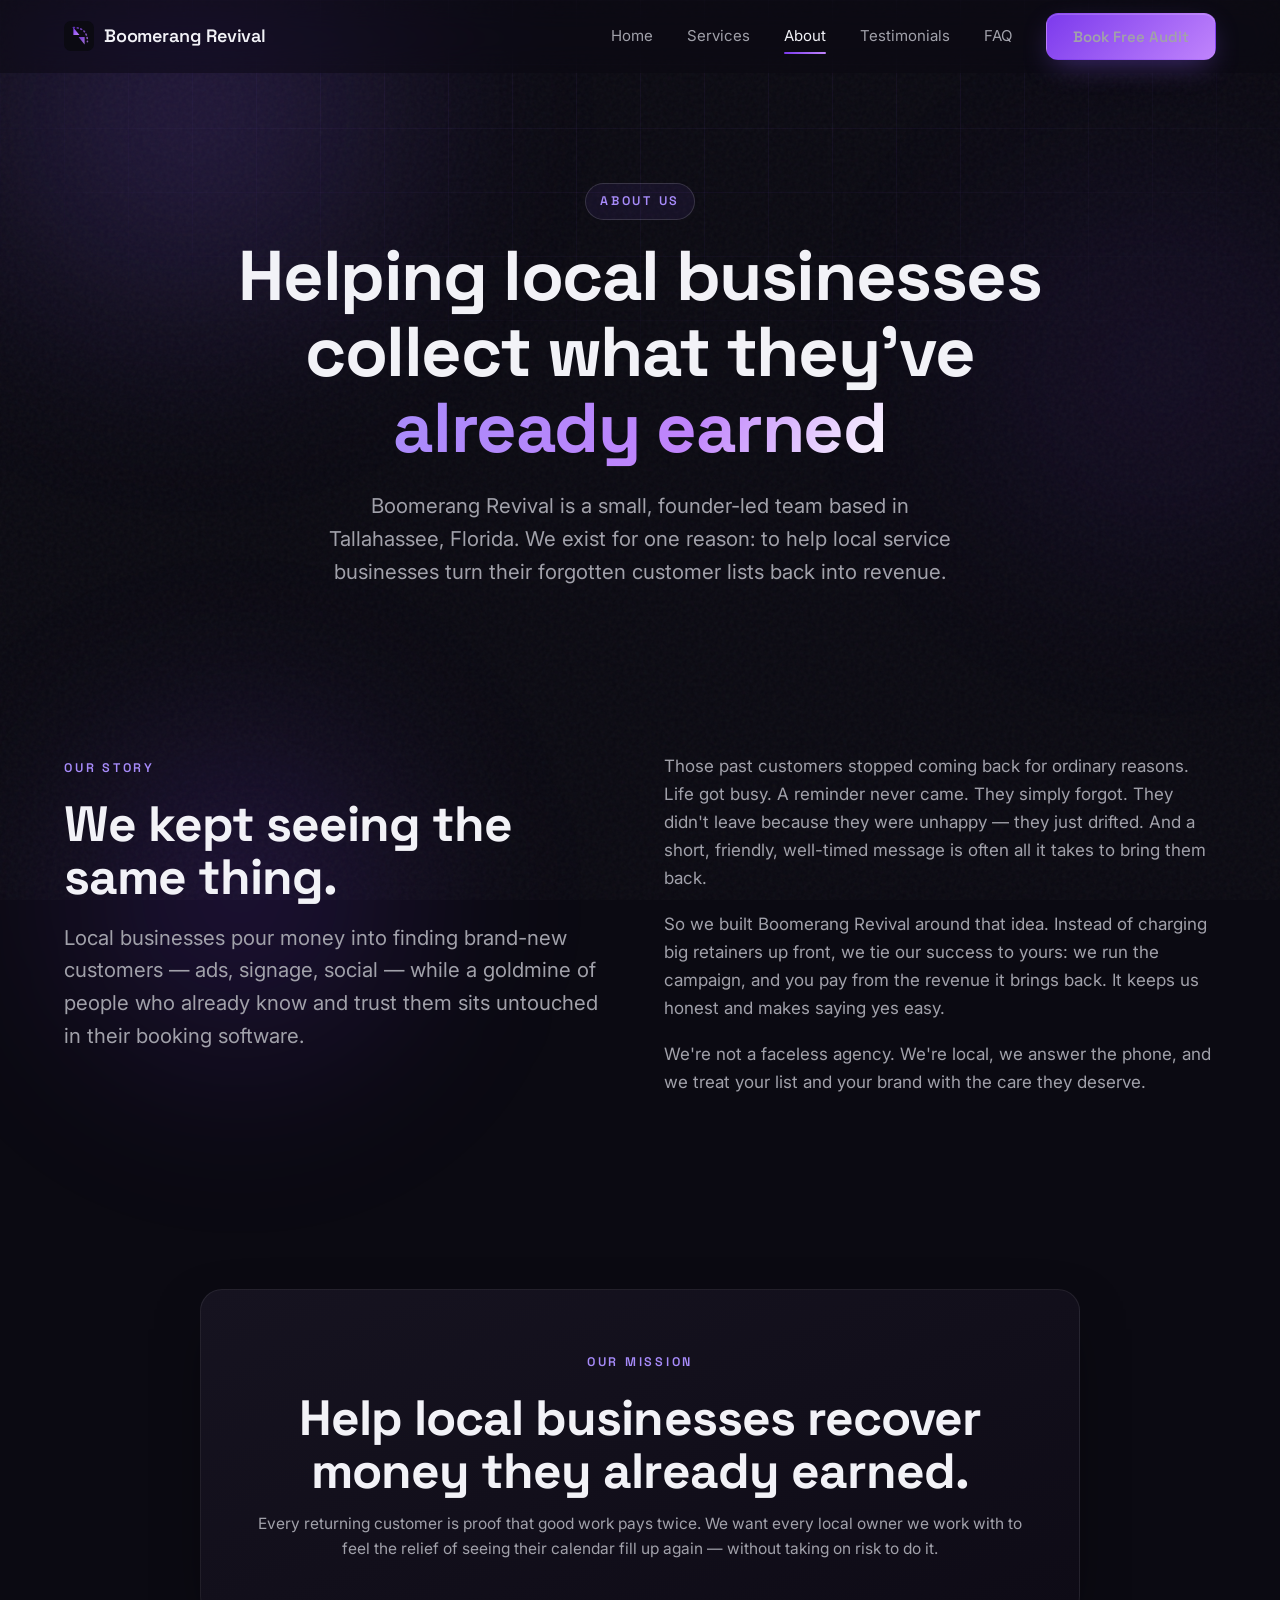
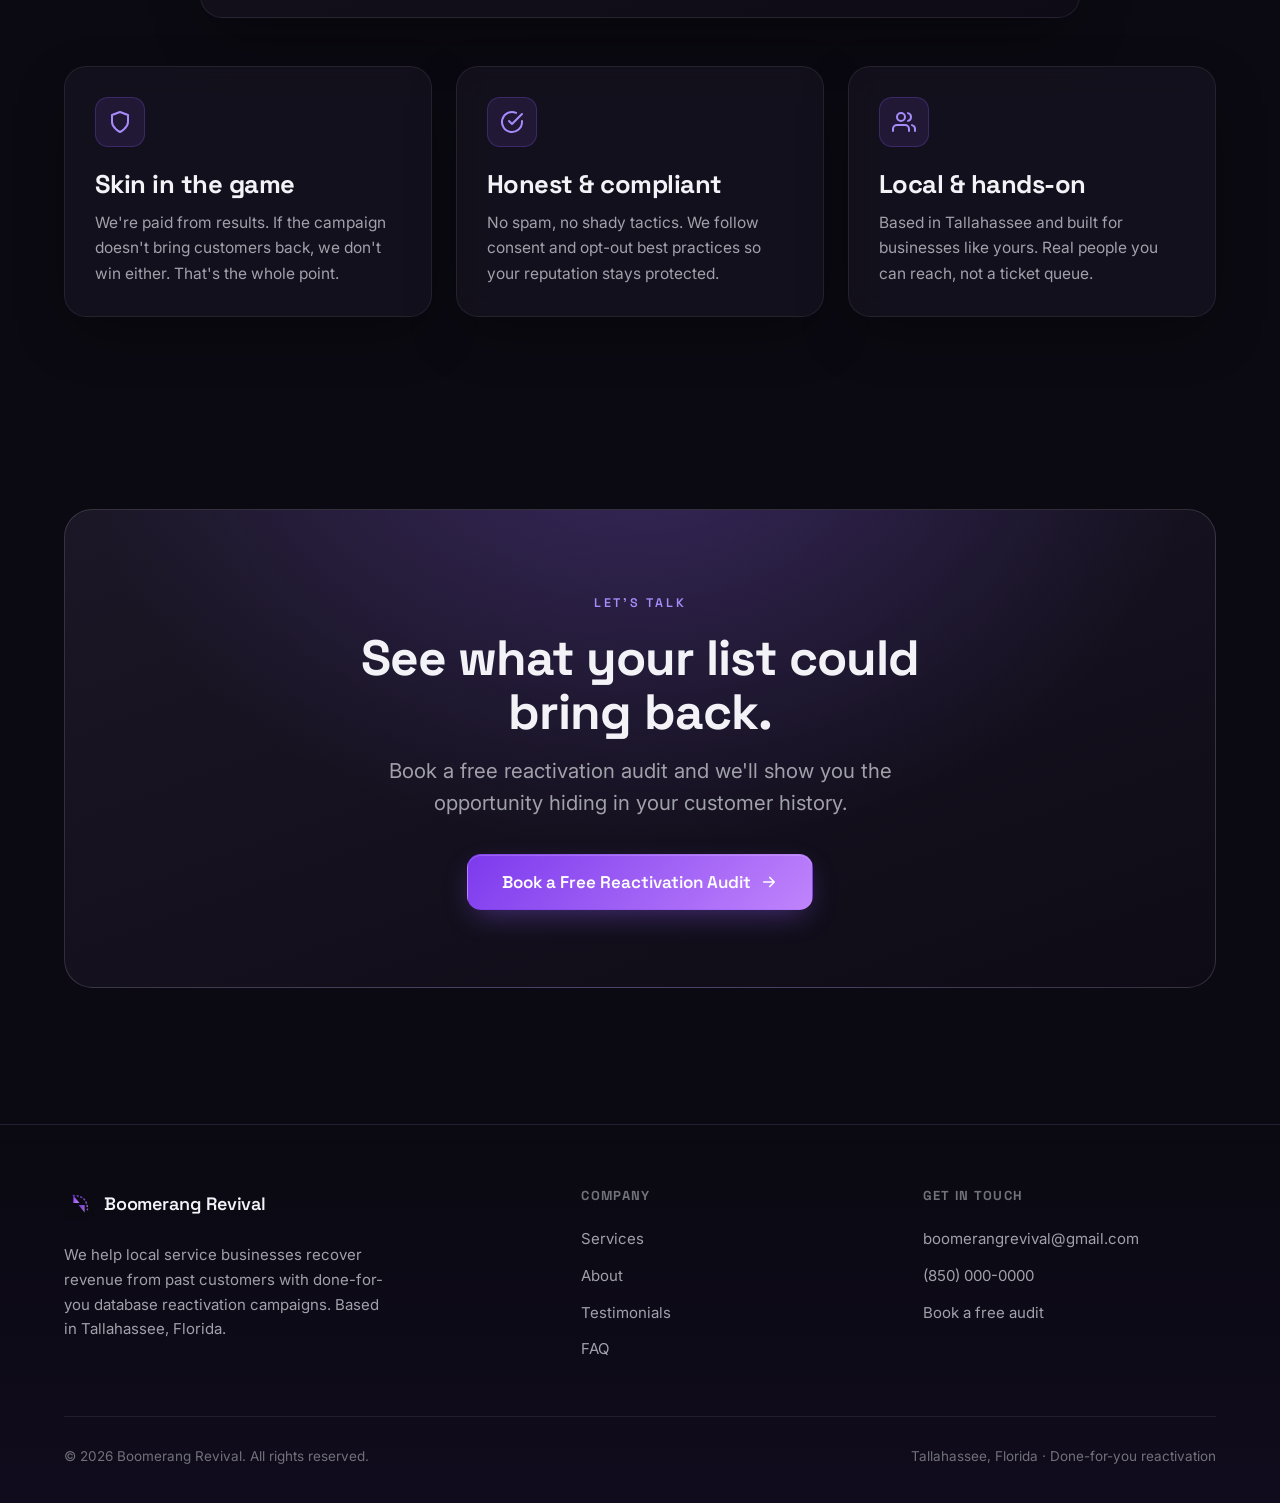
==== commit e5d42fa4: "Set contact email to boomerangrevival@gmail.com" ====
--- a/about.html
+++ b/about.html
@@ -169,7 +169,7 @@
         </div>
         <div class="footer__col">
           <h4>Get in touch</h4>
-          <a href="mailto:hello@boomerangrevival.com">hello@boomerangrevival.com</a>
+          <a href="mailto:boomerangrevival@gmail.com">boomerangrevival@gmail.com</a>
           <a href="tel:+18500000000">(850) 000-0000</a>
           <a href="contact.html">Book a free audit</a>
         </div>
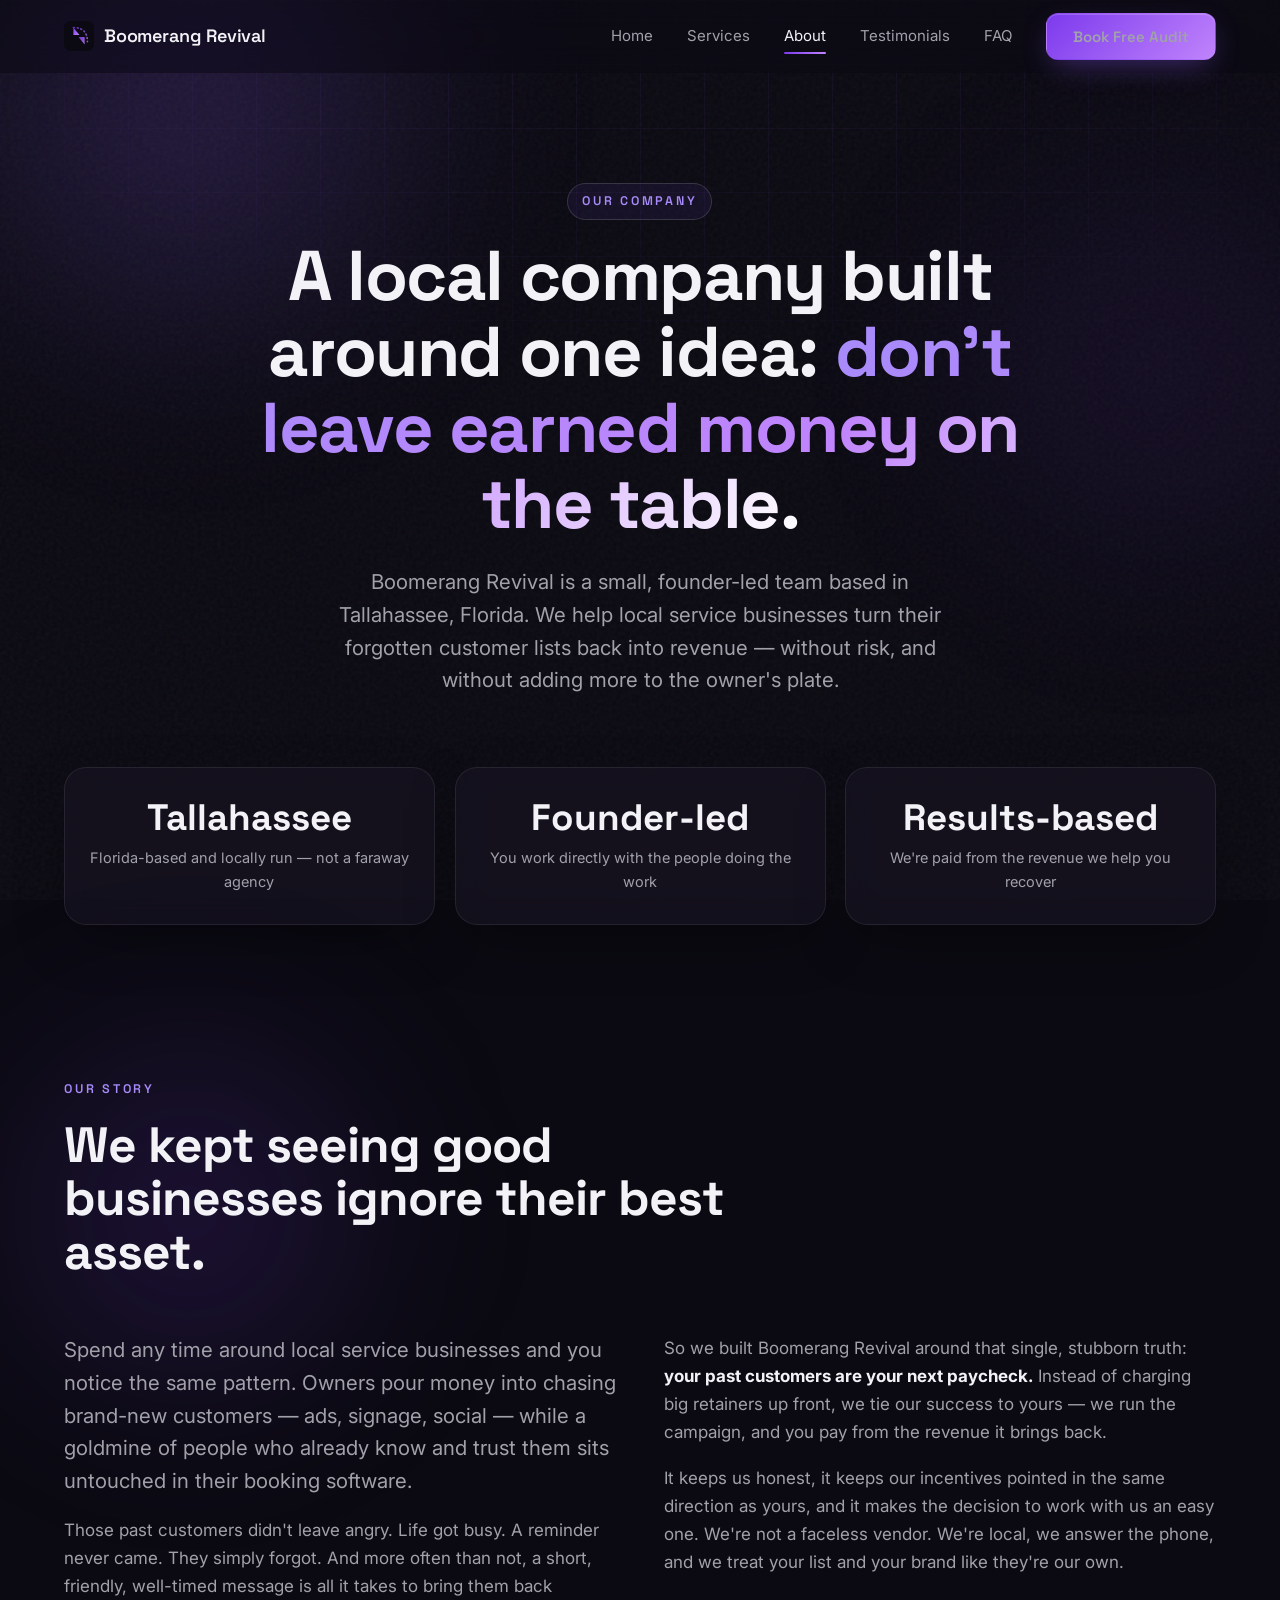
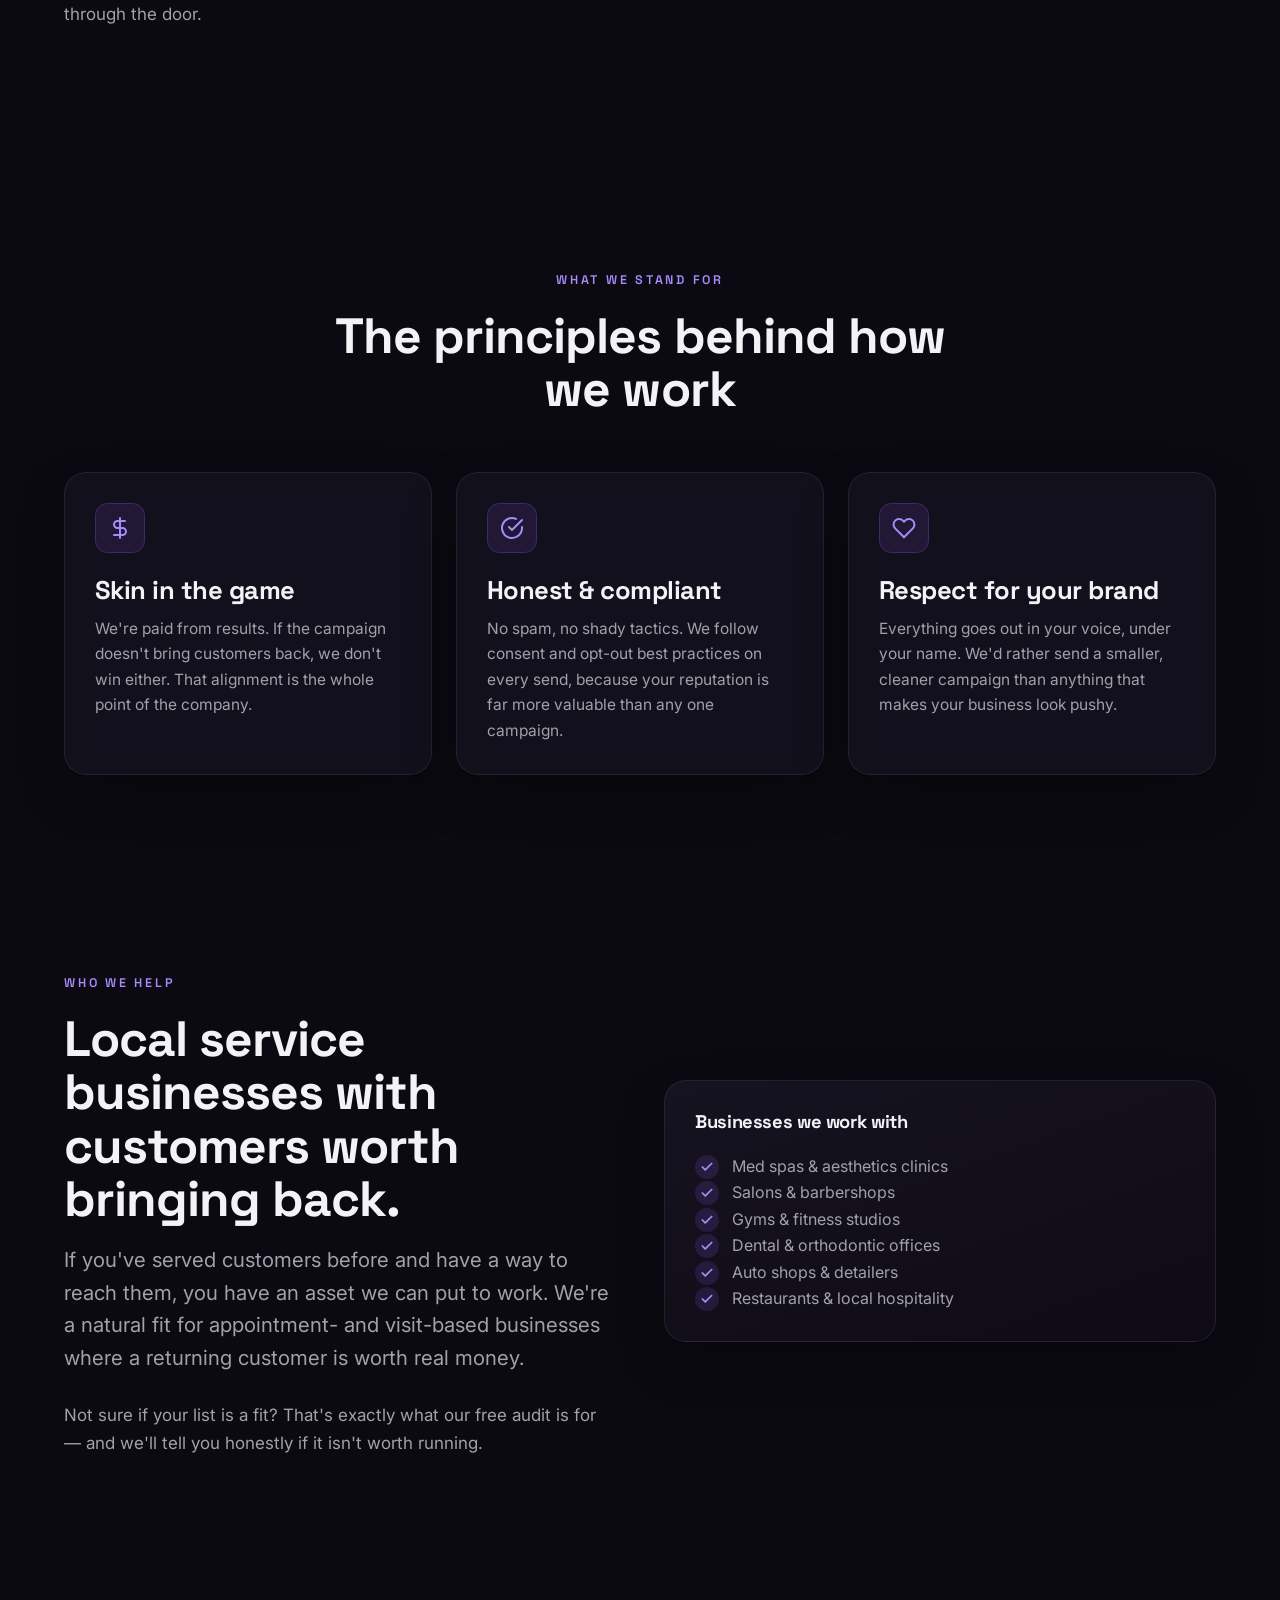
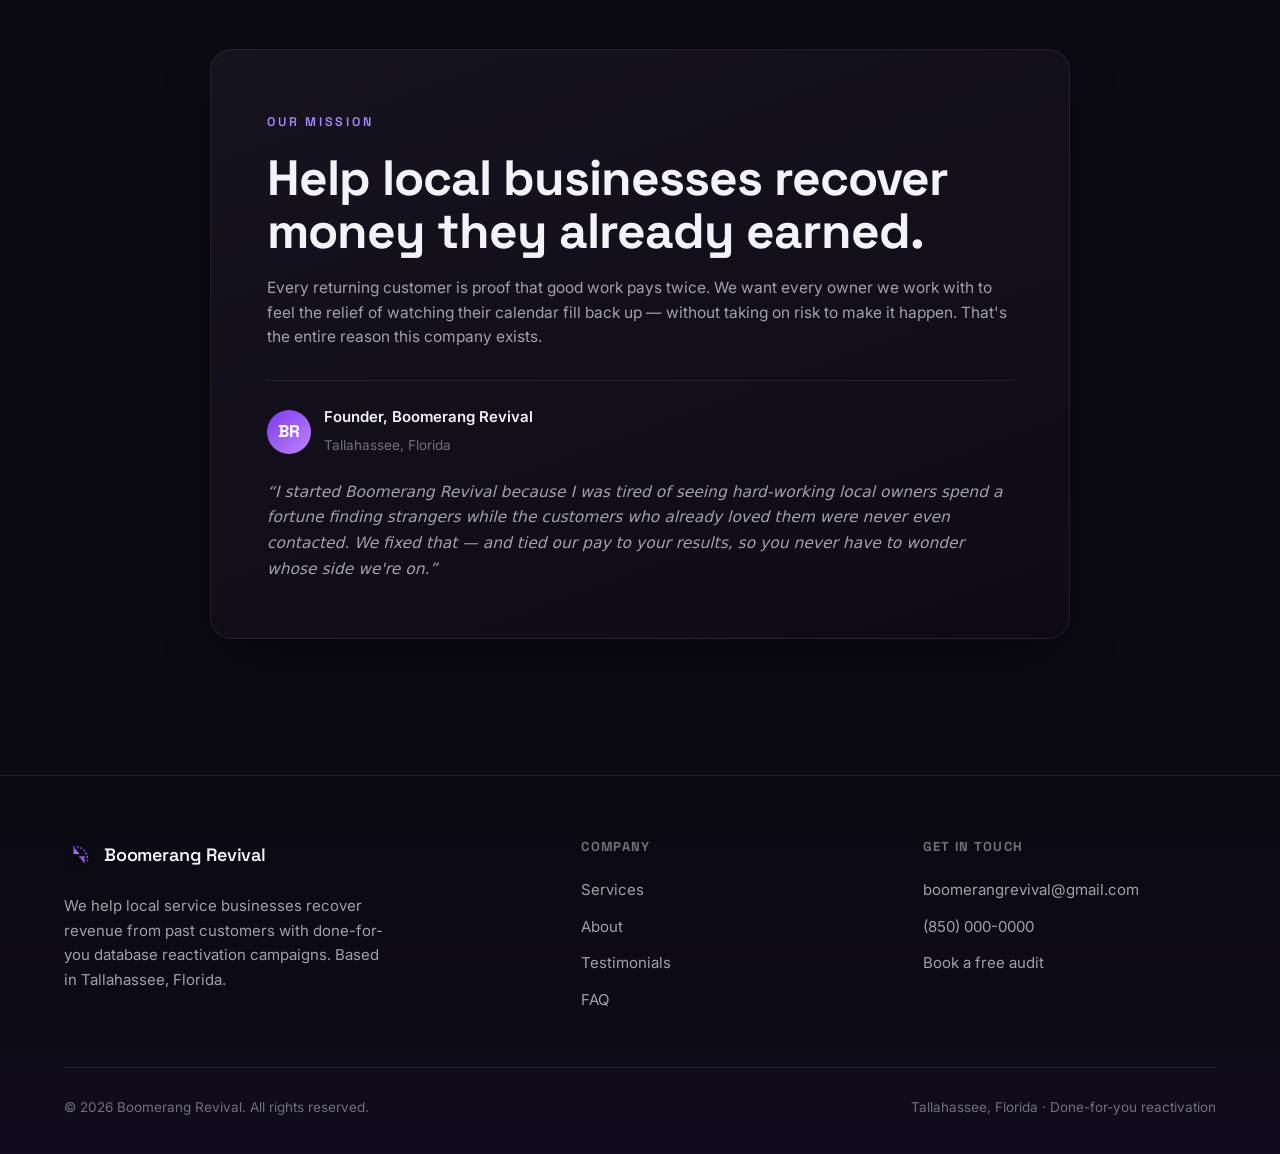
==== commit 4150ff90: "Remove repeated bottom CTA bands; rework About into a company-focused page" ====
--- a/about.html
+++ b/about.html
@@ -5,7 +5,7 @@
   <meta name="viewport" content="width=device-width, initial-scale=1.0" />
 
   <title>About — Boomerang Revival</title>
-  <meta name="description" content="Founder-led and based in Tallahassee, Florida. Boomerang Revival is on a mission to help local businesses recover the money they've already earned." />
+  <meta name="description" content="Boomerang Revival is a founder-led company in Tallahassee, Florida, on a mission to help local service businesses recover revenue from the customers they've already earned." />
   <link rel="canonical" href="https://boomerangrevival.com/about.html" />
 
   <meta property="og:type" content="website" />
@@ -50,99 +50,165 @@
   <main>
 
     <!-- ======================= PAGE HERO ======================= -->
-    <section class="hero" style="padding-bottom:30px">
+    <section class="hero" style="padding-bottom:24px">
       <div class="container">
         <div class="hero__inner">
-          <span class="eyebrow eyebrow--chip reveal">About us</span>
-          <h1 class="reveal" style="--d:.05s">Helping local businesses collect what they've <span class="text-gradient">already earned</span></h1>
+          <span class="eyebrow eyebrow--chip reveal">Our company</span>
+          <h1 class="reveal" style="--d:.05s">A local company built around one idea: <span class="text-gradient">don't leave earned money on the table.</span></h1>
           <p class="lead reveal" style="--d:.12s">
-            Boomerang Revival is a small, founder-led team based in Tallahassee, Florida. We exist
-            for one reason: to help local service businesses turn their forgotten customer lists
-            back into revenue.
+            Boomerang Revival is a small, founder-led team based in Tallahassee, Florida. We help
+            local service businesses turn their forgotten customer lists back into revenue — without
+            risk, and without adding more to the owner's plate.
           </p>
         </div>
       </div>
     </section>
 
-    <!-- ======================= STORY ======================= -->
-    <section class="section section--tight">
-      <div class="glow-spot" style="top:0; left:0"></div>
-      <div class="container">
+    <!-- ======================= AT A GLANCE STRIP ======================= -->
+    <section class="section--tight" style="padding-block:8px 8px">
+      <div class="container">
+        <div class="grid grid-3 promise-grid">
+          <div class="card card--glass promise reveal" data-stagger>
+            <div class="promise__big">Tallahassee</div>
+            <p>Florida-based and locally run — not a faraway agency</p>
+          </div>
+          <div class="card card--glass promise reveal" data-stagger>
+            <div class="promise__big">Founder-led</div>
+            <p>You work directly with the people doing the work</p>
+          </div>
+          <div class="card card--glass promise reveal" data-stagger>
+            <div class="promise__big">Results-based</div>
+            <p>We're paid from the revenue we help you recover</p>
+          </div>
+        </div>
+      </div>
+    </section>
+
+    <!-- ======================= OUR STORY ======================= -->
+    <section class="section">
+      <div class="glow-spot" style="top:40px; left:-4%"></div>
+      <div class="container">
+        <div class="section-head reveal">
+          <span class="eyebrow">Our story</span>
+          <h2>We kept seeing good businesses ignore their best asset.</h2>
+        </div>
         <div class="grid grid-2" style="gap:48px; align-items:start">
           <div class="reveal">
-            <span class="eyebrow">Our story</span>
-            <h2>We kept seeing the same thing.</h2>
-            <p class="lead" style="margin:18px 0 0">
-              Local businesses pour money into finding brand-new customers — ads, signage, social —
-              while a goldmine of people who already know and trust them sits untouched in their
-              booking software.
+            <p class="lead" style="margin-bottom:18px">
+              Spend any time around local service businesses and you notice the same pattern. Owners
+              pour money into chasing brand-new customers — ads, signage, social — while a goldmine
+              of people who already know and trust them sits untouched in their booking software.
+            </p>
+            <p>
+              Those past customers didn't leave angry. Life got busy. A reminder never came. They
+              simply forgot. And more often than not, a short, friendly, well-timed message is all it
+              takes to bring them back through the door.
             </p>
           </div>
           <div class="reveal" style="--d:.08s">
             <p style="margin-bottom:18px">
-              Those past customers stopped coming back for ordinary reasons. Life got busy. A
-              reminder never came. They simply forgot. They didn't leave because they were unhappy —
-              they just drifted. And a short, friendly, well-timed message is often all it takes to
-              bring them back.
-            </p>
-            <p style="margin-bottom:18px">
-              So we built Boomerang Revival around that idea. Instead of charging big retainers up
-              front, we tie our success to yours: we run the campaign, and you pay from the revenue
-              it brings back. It keeps us honest and makes saying yes easy.
+              So we built Boomerang Revival around that single, stubborn truth: <strong class="text-heading">your
+              past customers are your next paycheck.</strong> Instead of charging big retainers up
+              front, we tie our success to yours — we run the campaign, and you pay from the revenue
+              it brings back.
             </p>
             <p>
-              We're not a faceless agency. We're local, we answer the phone, and we treat your list
-              and your brand with the care they deserve.
-            </p>
-          </div>
-        </div>
-      </div>
-    </section>
-
-    <!-- ======================= MISSION + VALUES ======================= -->
+              It keeps us honest, it keeps our incentives pointed in the same direction as yours, and
+              it makes the decision to work with us an easy one. We're not a faceless vendor. We're
+              local, we answer the phone, and we treat your list and your brand like they're our own.
+            </p>
+          </div>
+        </div>
+      </div>
+    </section>
+
+    <!-- ======================= WHAT WE STAND FOR ======================= -->
     <section class="section section--tight">
       <div class="container">
-        <div class="card reveal" style="padding:clamp(32px,5vw,56px); text-align:center; max-width:880px; margin-inline:auto">
-          <span class="eyebrow">Our mission</span>
-          <h2 style="margin-bottom:14px">Help local businesses recover money they already earned.</h2>
-          <p class="lead">
-            Every returning customer is proof that good work pays twice. We want every local owner
-            we work with to feel the relief of seeing their calendar fill up again — without taking
-            on risk to do it.
-          </p>
-        </div>
-
-        <div class="grid grid-3" style="margin-top:48px">
+        <div class="section-head section-head--center reveal">
+          <span class="eyebrow">What we stand for</span>
+          <h2>The principles behind how we work</h2>
+        </div>
+        <div class="grid grid-3">
           <div class="card card--glass reveal" data-stagger>
-            <div class="card__icon"><svg viewBox="0 0 24 24" fill="none" stroke="currentColor" stroke-width="2" stroke-linecap="round" stroke-linejoin="round"><path d="M12 22s8-4 8-10V5l-8-3-8 3v7c0 6 8 10 8 10z"/></svg></div>
+            <div class="card__icon"><svg viewBox="0 0 24 24" fill="none" stroke="currentColor" stroke-width="2" stroke-linecap="round" stroke-linejoin="round"><path d="M12 2v20M17 5H9.5a3.5 3.5 0 0 0 0 7h5a3.5 3.5 0 0 1 0 7H6"/></svg></div>
             <h3>Skin in the game</h3>
-            <p>We're paid from results. If the campaign doesn't bring customers back, we don't win either. That's the whole point.</p>
+            <p>We're paid from results. If the campaign doesn't bring customers back, we don't win either. That alignment is the whole point of the company.</p>
           </div>
           <div class="card card--glass reveal" data-stagger>
             <div class="card__icon"><svg viewBox="0 0 24 24" fill="none" stroke="currentColor" stroke-width="2" stroke-linecap="round" stroke-linejoin="round"><path d="M22 11.08V12a10 10 0 1 1-5.93-9.14"/><path d="M22 4 12 14.01l-3-3"/></svg></div>
             <h3>Honest &amp; compliant</h3>
-            <p>No spam, no shady tactics. We follow consent and opt-out best practices so your reputation stays protected.</p>
+            <p>No spam, no shady tactics. We follow consent and opt-out best practices on every send, because your reputation is far more valuable than any one campaign.</p>
           </div>
           <div class="card card--glass reveal" data-stagger>
-            <div class="card__icon"><svg viewBox="0 0 24 24" fill="none" stroke="currentColor" stroke-width="2" stroke-linecap="round" stroke-linejoin="round"><path d="M17 21v-2a4 4 0 0 0-4-4H5a4 4 0 0 0-4 4v2"/><circle cx="9" cy="7" r="4"/><path d="M23 21v-2a4 4 0 0 0-3-3.87M16 3.13a4 4 0 0 1 0 7.75"/></svg></div>
-            <h3>Local &amp; hands-on</h3>
-            <p>Based in Tallahassee and built for businesses like yours. Real people you can reach, not a ticket queue.</p>
-          </div>
-        </div>
-      </div>
-    </section>
-
-    <!-- ======================= CLOSING CTA ======================= -->
+            <div class="card__icon"><svg viewBox="0 0 24 24" fill="none" stroke="currentColor" stroke-width="2" stroke-linecap="round" stroke-linejoin="round"><path d="M20.84 4.61a5.5 5.5 0 0 0-7.78 0L12 5.67l-1.06-1.06a5.5 5.5 0 1 0-7.78 7.78L12 21.23l8.84-8.84a5.5 5.5 0 0 0 0-7.78z"/></svg></div>
+            <h3>Respect for your brand</h3>
+            <p>Everything goes out in your voice, under your name. We'd rather send a smaller, cleaner campaign than anything that makes your business look pushy.</p>
+          </div>
+        </div>
+      </div>
+    </section>
+
+    <!-- ======================= WHO WE HELP ======================= -->
     <section class="section section--tight">
       <div class="container">
-        <div class="cta-band reveal">
-          <span class="eyebrow">Let's talk</span>
-          <h2>See what your list could bring back.</h2>
-          <p class="lead">Book a free reactivation audit and we'll show you the opportunity hiding in your customer history.</p>
-          <a href="contact.html" class="btn btn--primary btn--lg">
-            Book a Free Reactivation Audit
-            <svg viewBox="0 0 24 24" fill="none" stroke="currentColor" stroke-width="2.2" stroke-linecap="round" stroke-linejoin="round"><path d="M5 12h14M13 6l6 6-6 6"/></svg>
-          </a>
+        <div class="grid grid-2" style="gap:48px; align-items:center">
+          <div class="reveal">
+            <span class="eyebrow">Who we help</span>
+            <h2>Local service businesses with customers worth bringing back.</h2>
+            <p class="lead" style="margin:18px 0 26px">
+              If you've served customers before and have a way to reach them, you have an asset we
+              can put to work. We're a natural fit for appointment- and visit-based businesses where a
+              returning customer is worth real money.
+            </p>
+            <p>
+              Not sure if your list is a fit? That's exactly what our free audit is for — and we'll
+              tell you honestly if it isn't worth running.
+            </p>
+          </div>
+          <div class="reveal" style="--d:.08s">
+            <div class="card" style="padding:30px">
+              <h3 style="margin-bottom:20px; font-size:1.15rem">Businesses we work with</h3>
+              <ul class="checklist">
+                <li><span class="check-ico"><svg viewBox="0 0 24 24" fill="none" stroke="currentColor" stroke-width="3" stroke-linecap="round" stroke-linejoin="round"><path d="M20 6 9 17l-5-5"/></svg></span><span>Med spas &amp; aesthetics clinics</span></li>
+                <li><span class="check-ico"><svg viewBox="0 0 24 24" fill="none" stroke="currentColor" stroke-width="3" stroke-linecap="round" stroke-linejoin="round"><path d="M20 6 9 17l-5-5"/></svg></span><span>Salons &amp; barbershops</span></li>
+                <li><span class="check-ico"><svg viewBox="0 0 24 24" fill="none" stroke="currentColor" stroke-width="3" stroke-linecap="round" stroke-linejoin="round"><path d="M20 6 9 17l-5-5"/></svg></span><span>Gyms &amp; fitness studios</span></li>
+                <li><span class="check-ico"><svg viewBox="0 0 24 24" fill="none" stroke="currentColor" stroke-width="3" stroke-linecap="round" stroke-linejoin="round"><path d="M20 6 9 17l-5-5"/></svg></span><span>Dental &amp; orthodontic offices</span></li>
+                <li><span class="check-ico"><svg viewBox="0 0 24 24" fill="none" stroke="currentColor" stroke-width="3" stroke-linecap="round" stroke-linejoin="round"><path d="M20 6 9 17l-5-5"/></svg></span><span>Auto shops &amp; detailers</span></li>
+                <li><span class="check-ico"><svg viewBox="0 0 24 24" fill="none" stroke="currentColor" stroke-width="3" stroke-linecap="round" stroke-linejoin="round"><path d="M20 6 9 17l-5-5"/></svg></span><span>Restaurants &amp; local hospitality</span></li>
+              </ul>
+            </div>
+          </div>
+        </div>
+      </div>
+    </section>
+
+    <!-- ======================= MISSION + FOUNDER NOTE ======================= -->
+    <section class="section section--tight">
+      <div class="container">
+        <div class="card reveal" style="padding:clamp(32px,5vw,56px); max-width:860px; margin-inline:auto">
+          <span class="eyebrow">Our mission</span>
+          <h2 style="margin-bottom:18px">Help local businesses recover money they already earned.</h2>
+          <p class="lead" style="margin-bottom:30px">
+            Every returning customer is proof that good work pays twice. We want every owner we work
+            with to feel the relief of watching their calendar fill back up — without taking on risk
+            to make it happen. That's the entire reason this company exists.
+          </p>
+
+          <!-- Founder note. TODO: add the founder's name where marked below. -->
+          <div class="testimonial__by" style="border-top:1px solid var(--border); padding-top:24px; margin-top:0">
+            <div class="avatar">BR</div>
+            <div>
+              <b>Founder, Boomerang Revival</b>
+              <span>Tallahassee, Florida</span>
+            </div>
+          </div>
+          <p style="margin-top:22px; font-style:italic; color:var(--body)">
+            “I started Boomerang Revival because I was tired of seeing hard-working local owners spend
+            a fortune finding strangers while the customers who already loved them were never even
+            contacted. We fixed that — and tied our pay to your results, so you never have to wonder
+            whose side we're on.”
+          </p>
         </div>
       </div>
     </section>
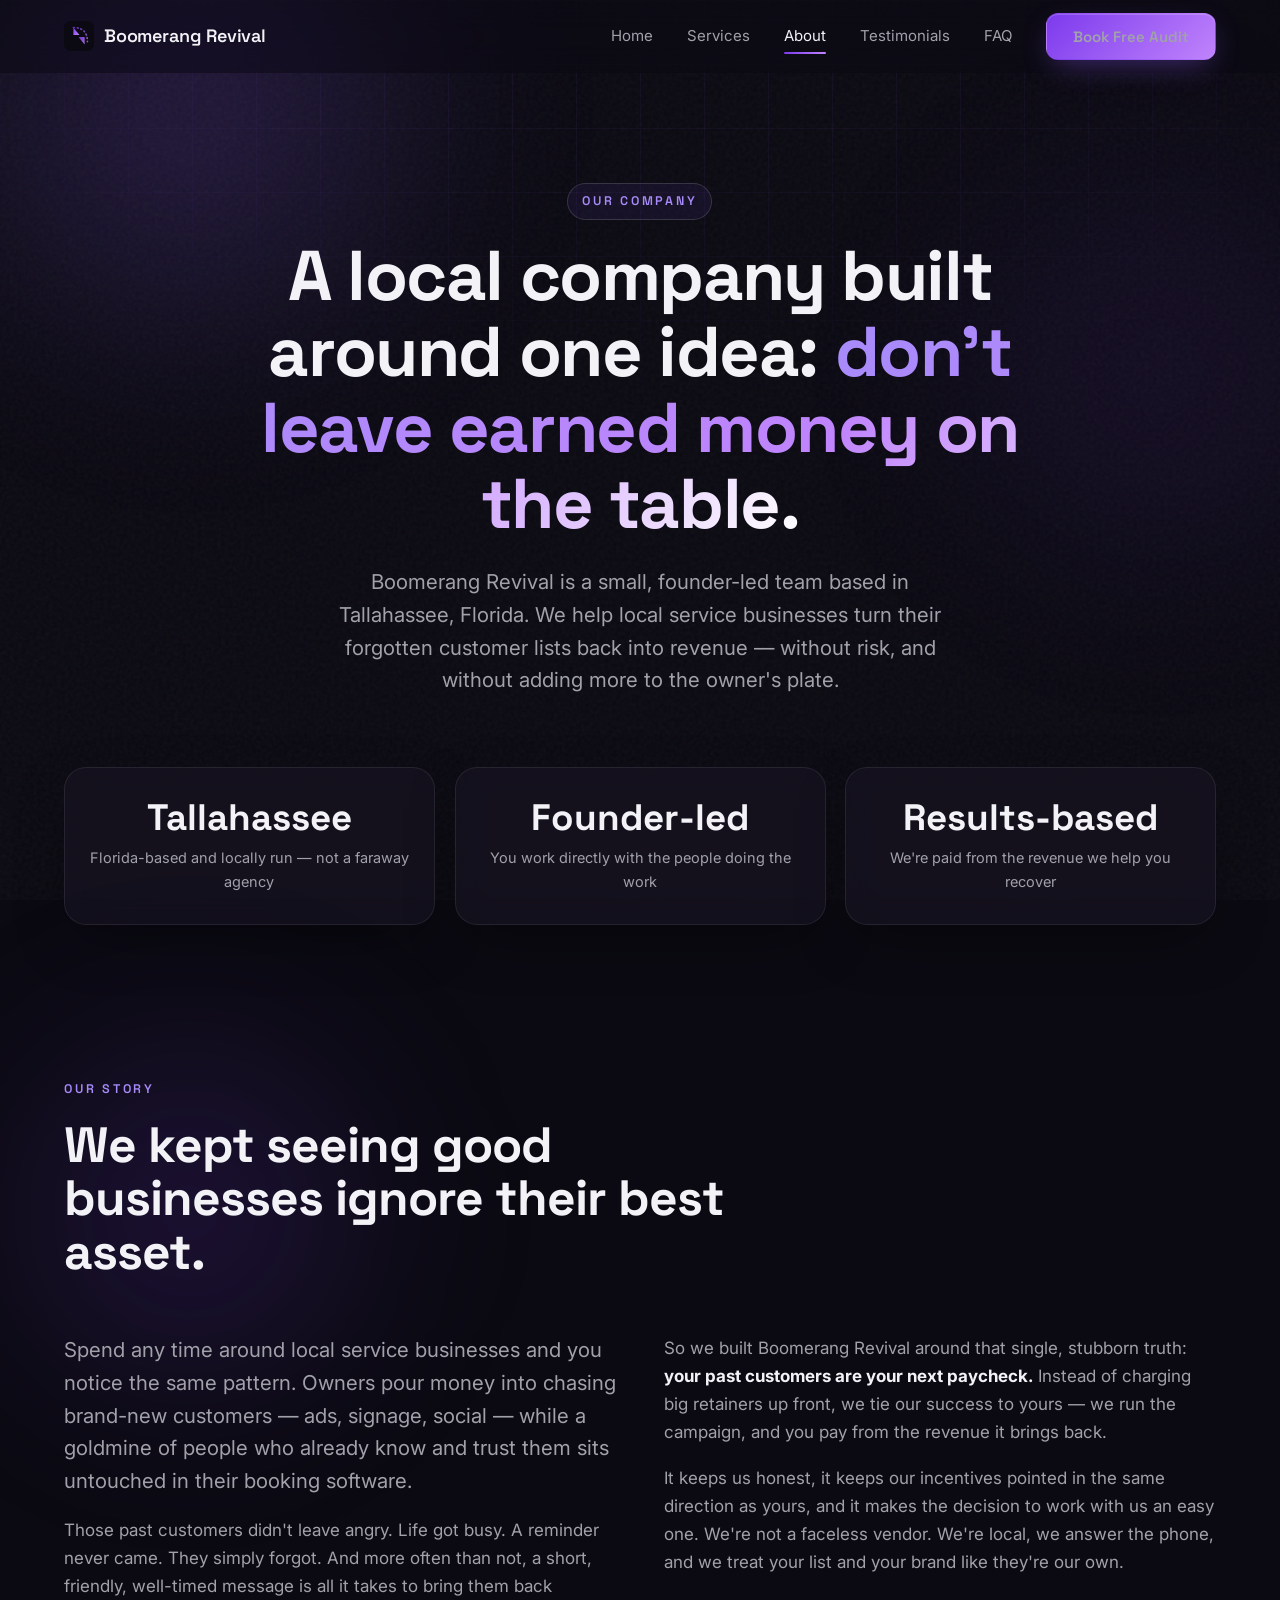
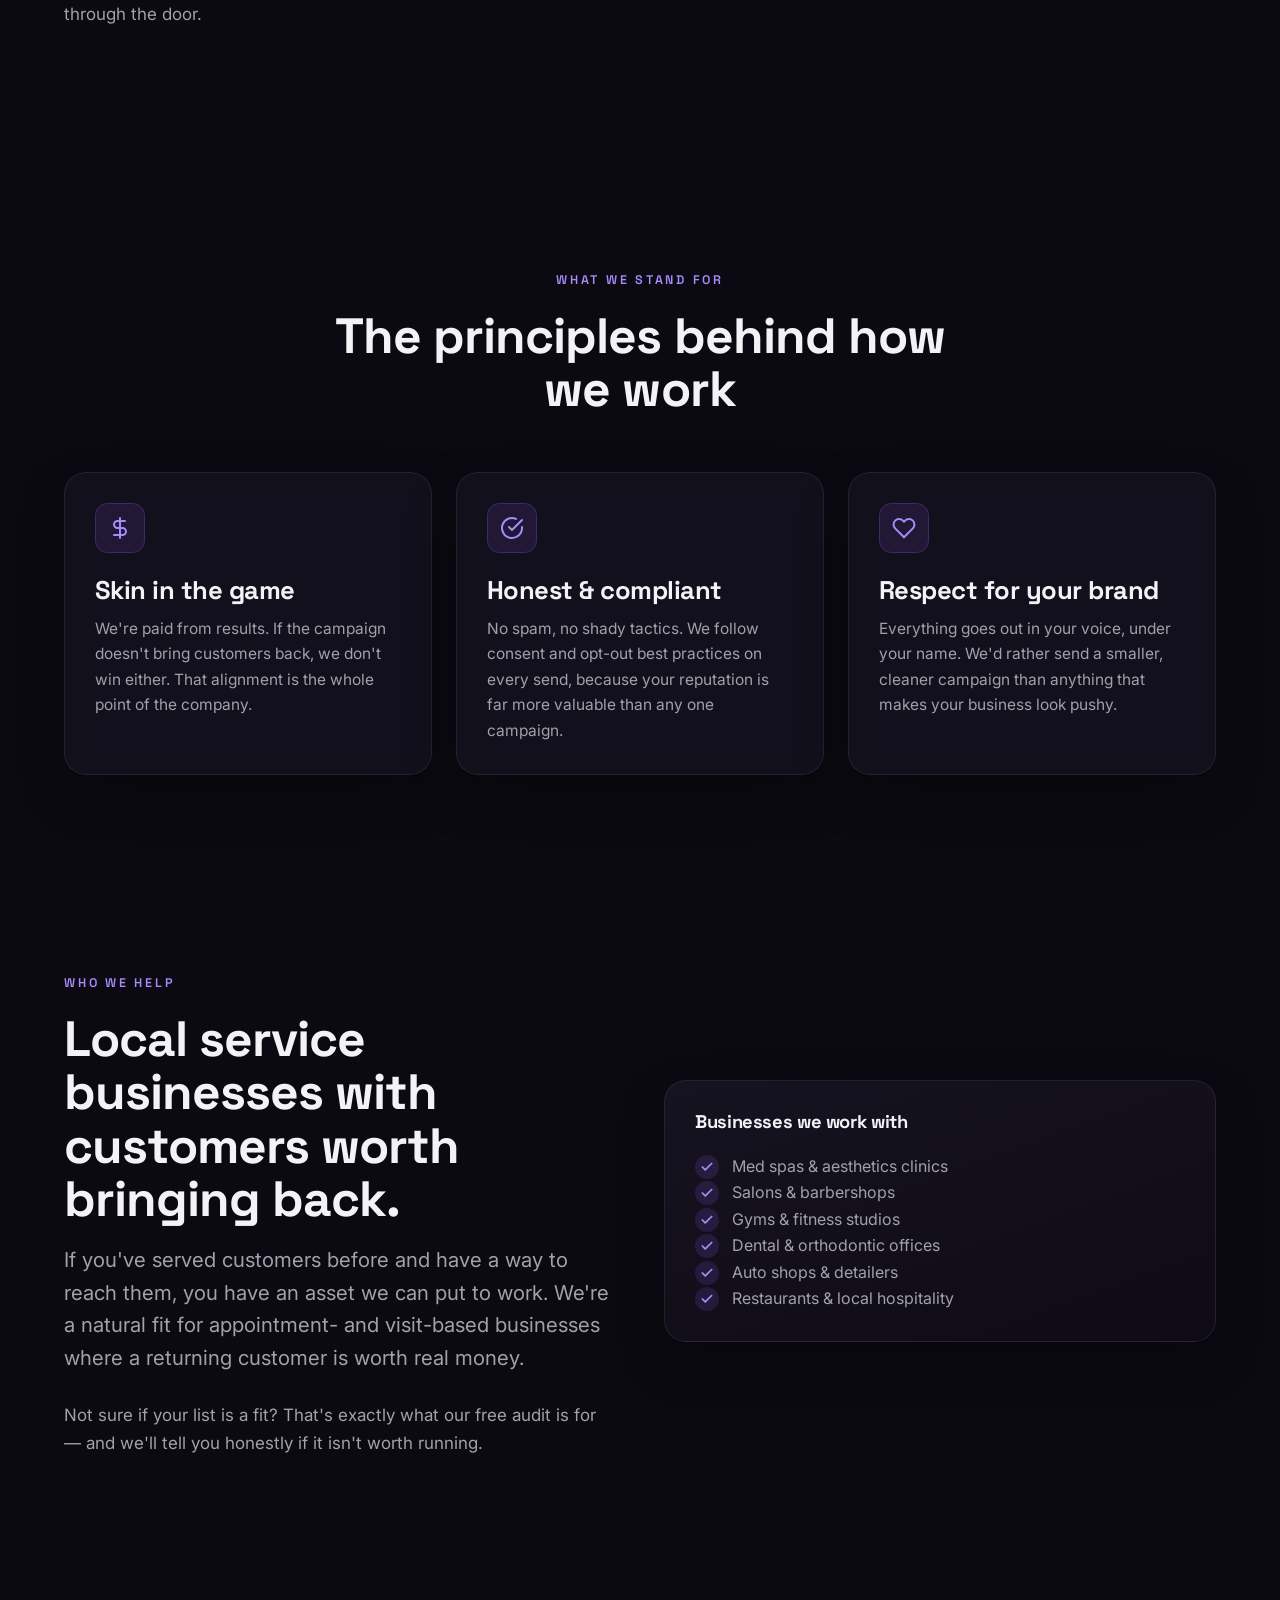
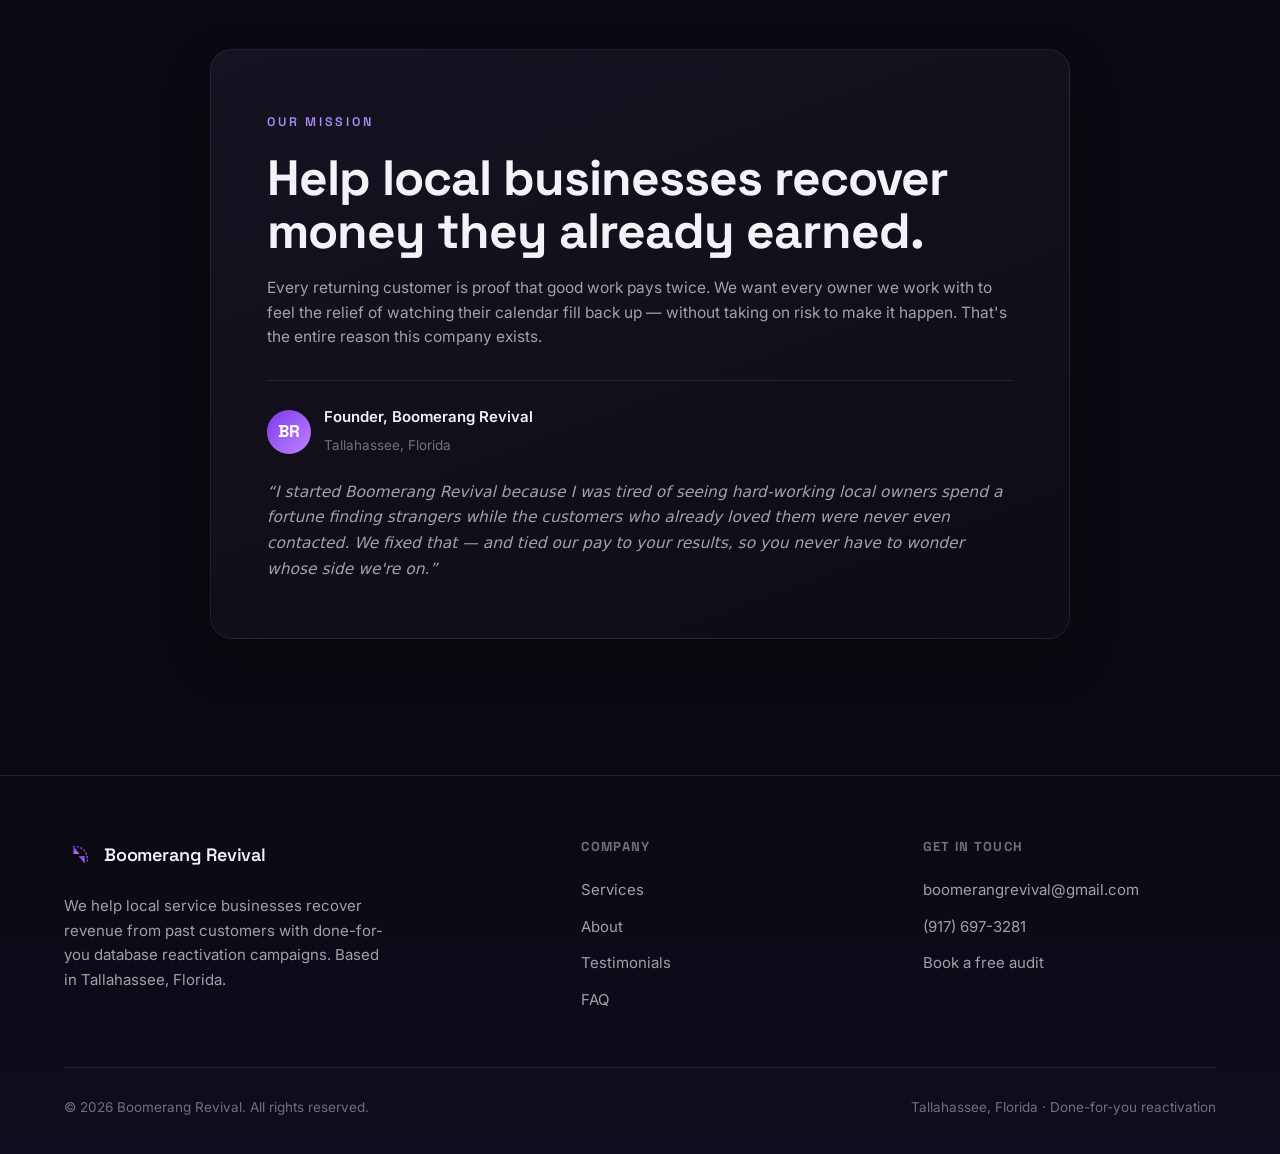
==== commit c3eb4fb4: "FAQ to 15 Qs; real phone number sitewide; fill in testimonials; add 24-hour response promise on cont" ====
--- a/about.html
+++ b/about.html
@@ -236,7 +236,7 @@
         <div class="footer__col">
           <h4>Get in touch</h4>
           <a href="mailto:boomerangrevival@gmail.com">boomerangrevival@gmail.com</a>
-          <a href="tel:+18500000000">(850) 000-0000</a>
+          <a href="tel:+19176973281">(917) 697-3281</a>
           <a href="contact.html">Book a free audit</a>
         </div>
       </div>
--- a/css/styles.css
+++ b/css/styles.css
@@ -814,12 +814,41 @@
 .reveal {
   opacity: 0;
   transform: translateY(26px);
-  transition: opacity .7s var(--ease), transform .7s var(--ease);
+  transition: opacity .7s var(--ease), transform .85s var(--ease),
+              filter .7s var(--ease), clip-path .9s var(--ease);
   will-change: opacity, transform;
 }
-.reveal.is-visible { opacity: 1; transform: none; }
-/* stagger helper — add data-delay on element via JS or inline style */
+.reveal.is-visible { opacity: 1; transform: none; filter: none; }
+/* stagger helper — --d (delay) is set inline (hero) or by JS per group */
 .reveal[style*="--d"] { transition-delay: var(--d); }
+
+/* -- Named reveal variants — set data-anim="…" on a .reveal element -- */
+/* Directional slides */
+.reveal[data-anim="up"]    { transform: translateY(52px); }
+.reveal[data-anim="down"]  { transform: translateY(-52px); }
+.reveal[data-anim="left"]  { transform: translateX(-60px); }
+.reveal[data-anim="right"] { transform: translateX(60px); }
+/* Scale / zoom pops */
+.reveal[data-anim="scale"] { transform: scale(.84); }
+.reveal[data-anim="rise"]  { transform: translateY(64px) scale(.95); }
+/* Focus-in: blurred + soft rise that sharpens as it settles */
+.reveal[data-anim="blur"]  { transform: translateY(28px) scale(.98); filter: blur(16px); }
+/* Clip wipes (use on text blocks only — clipping is fine where there's no shadow) */
+.reveal[data-anim="clip"]  { clip-path: inset(0 0 100% 0); transform: translateY(18px); }
+.reveal[data-anim="wipe"]  { clip-path: inset(0 100% 0 0); }
+.reveal[data-anim="clip"].is-visible,
+.reveal[data-anim="wipe"].is-visible { clip-path: inset(0 0 0 0); }
+
+/* Cards get a one-shot purple glow pulse as they appear (synced to stagger) */
+.card.reveal[data-anim].is-visible {
+  animation: card-reveal-glow 1.25s var(--ease) both;
+  animation-delay: var(--d, 0s);
+}
+@keyframes card-reveal-glow {
+  0%   { box-shadow: 0 0 0 0 rgba(139,92,246,0); }
+  45%  { box-shadow: 0 22px 55px -10px var(--glow); }
+  100% { box-shadow: var(--shadow-card); }
+}
 
 /* ============================================================
    14. RESPONSIVE
@@ -877,5 +906,6 @@
     transition-duration: 0.001ms !important;
     scroll-behavior: auto !important;
   }
-  .reveal { opacity: 1; transform: none; }
-}
+  .reveal { opacity: 1 !important; transform: none !important; filter: none !important; clip-path: none !important; }
+  [data-parallax] { transform: none !important; }
+}
